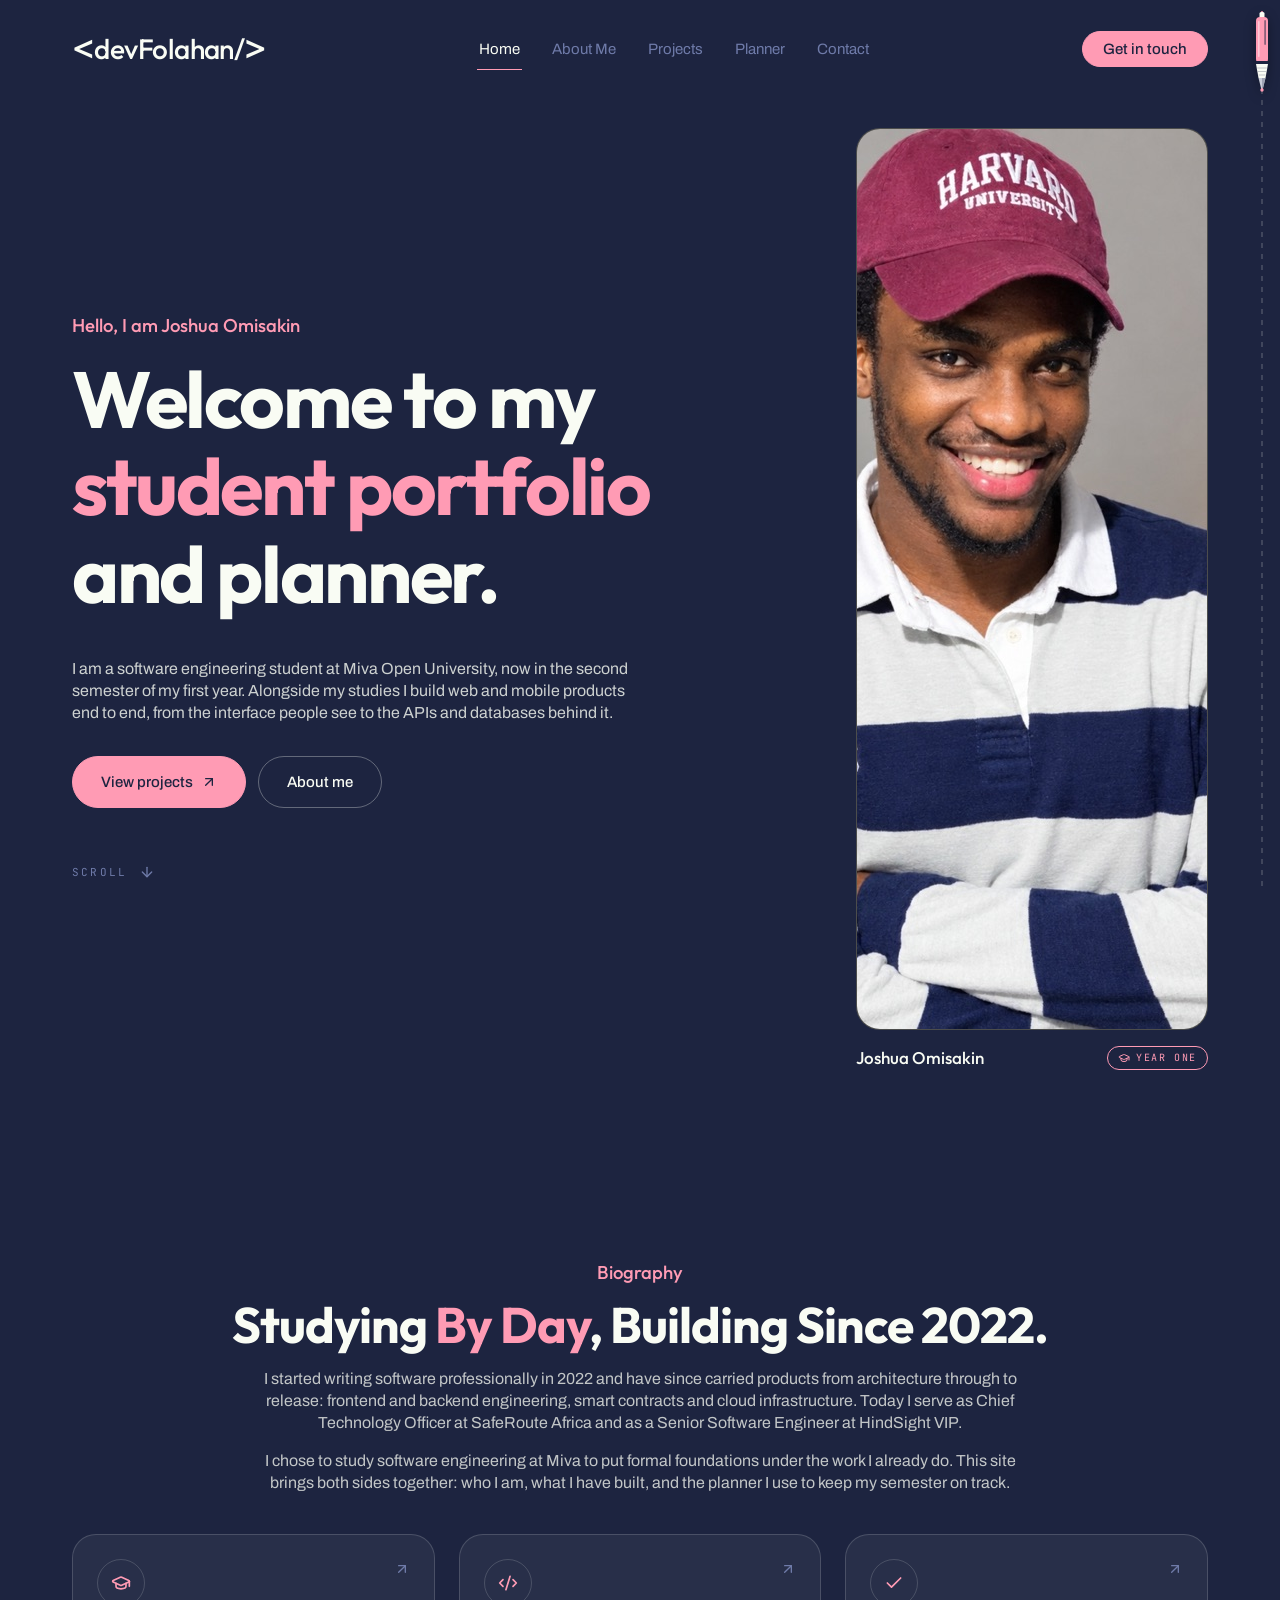
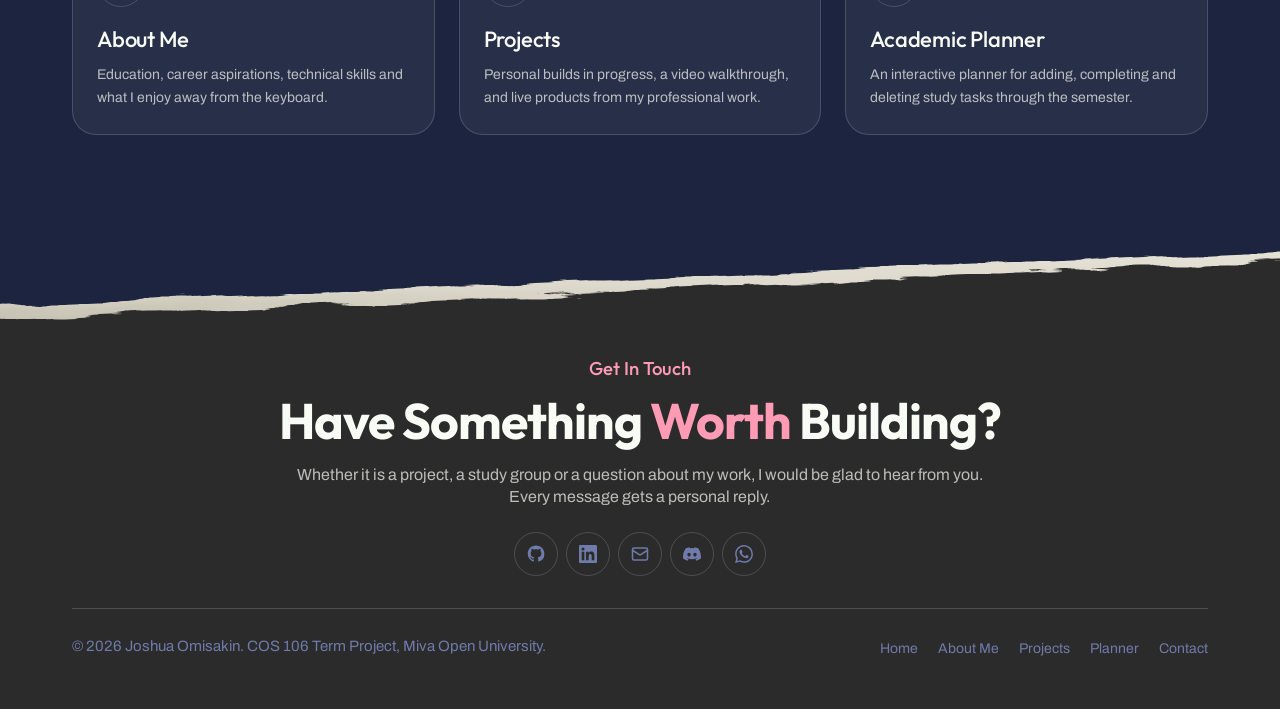
==== index.html @ d23d0a53 "Student portfolio and academic management website" ====
<!DOCTYPE html>
<html lang="en">
<head>
  <meta charset="UTF-8">
  <meta name="viewport" content="width=device-width, initial-scale=1">
  <meta name="description" content="Joshua Omisakin, software engineering student at Miva Open University and full stack engineer.">
  <meta name="theme-color" content="#1d2440">
  <title>Joshua Omisakin: Student Portfolio</title>
  <link rel="preconnect" href="https://fonts.googleapis.com">
  <link rel="preconnect" href="https://fonts.gstatic.com" crossorigin>
  <link rel="stylesheet" href="https://fonts.googleapis.com/css2?family=Archivo:wght@400;500;600&amp;family=JetBrains+Mono:wght@400;500&amp;family=Outfit:wght@400;500;700&amp;display=swap">
  <link rel="stylesheet" href="css/style.css">
  <script src="js/main.js" defer></script>
</head>
<body>
  <a class="skip-link" href="#main">Skip to content</a>

  <header class="site-header">
    <div class="gutter">
      <div class="header-bar">
        <a class="logo" href="index.html"><span class="sr-only">devfolahan</span><span aria-hidden="true"><span class="bracket">&lt;</span>devFolahan/<span class="bracket">&gt;</span></span></a>
        <nav class="primary-nav" aria-label="Primary">
          <a href="index.html" aria-current="page">Home</a>
          <a href="about.html">About Me</a>
          <a href="projects.html">Projects</a>
          <a href="planner.html">Planner</a>
          <a href="contact.html">Contact</a>
        </nav>
        <div class="header-actions">
          <div class="magnetic"><div class="magnetic-inner"><a class="pill pill-solid pill-sm" href="contact.html">Get in touch</a></div></div>
          <button class="burger" type="button" aria-label="Open menu" aria-expanded="false" aria-controls="mobile-menu">
            <span class="burger-dots"><span></span><span></span><span></span><span></span></span>
          </button>
        </div>
      </div>
    </div>
  </header>

  <div class="mobile-menu gutter" id="mobile-menu">
    <div class="header-bar">
      <span class="logo"><span class="sr-only">devfolahan</span><span aria-hidden="true"><span class="bracket">&lt;</span>devFolahan/<span class="bracket">&gt;</span></span></span>
      <button class="menu-close" type="button" aria-label="Close menu"><span></span></button>
    </div>
    <nav class="mobile-nav" aria-label="Mobile">
      <a class="type-h3" href="index.html" aria-current="page"><span class="type-label">01</span>Home</a>
      <a class="type-h3" href="about.html"><span class="type-label">02</span>About Me</a>
      <a class="type-h3" href="projects.html"><span class="type-label">03</span>Projects</a>
      <a class="type-h3" href="planner.html"><span class="type-label">04</span>Planner</a>
      <a class="type-h3" href="contact.html"><span class="type-label">05</span>Contact</a>
    </nav>
    <a class="mobile-cta" href="contact.html">Get in touch</a>
  </div>

  <div class="pen" aria-hidden="true">
    <svg class="pen-lines">
      <line class="pen-rule" x1="50%" x2="50%" y1="0" y2="100%"/>
      <line class="pen-ink" x1="50%" x2="50%" y1="0" y2="0" stroke-linecap="round"/>
    </svg>
    <div class="pen-body">
      <svg viewBox="0 0 18 80">
        <rect x="6.5" y="0" width="5" height="6.5" rx="1.5" fill="#f9fcf4"/>
        <rect x="3" y="5" width="12" height="46" rx="4" fill="#ff9bb4"/>
        <rect x="5" y="9" width="1.6" height="36" rx="0.8" fill="#fff" opacity="0.45"/>
        <rect x="11.2" y="8" width="1.8" height="25" rx="0.9" fill="#1d2440" opacity="0.5"/>
        <rect x="3" y="49" width="12" height="3" fill="#1d2440"/>
        <path d="M3 52H15L12.5 66H5.5Z" fill="#f9fcf4"/>
        <path d="M4.2 56H13.8M4.9 59.5H13.1M5.5 63H12.5" stroke="#1d2440" stroke-opacity="0.28" stroke-width="0.9"/>
        <path d="M5.5 66H12.5L9.9 76.5H8.1Z" fill="#c8ccd8"/>
        <path d="M9 66H12.5L9.9 76.5H9Z" fill="#9ea3b3"/>
        <circle cx="9" cy="78" r="1.7" fill="#ff9bb4"/>
      </svg>
    </div>
  </div>

  <button class="back-to-top" type="button" aria-label="Back to the top"><svg class="icon" viewBox="0 0 24 24" aria-hidden="true"><path d="m5 12 7-7 7 7"/><path d="M12 19V5"/></svg></button>

  <main id="main">
    <section class="section hero">
      <div class="gutter hero-grid">
        <div>
          <p class="type-eyebrow hero-greeting fade-up" style="--delay: 0.1s">Hello, I am Joshua Omisakin</p>
          <h1 class="type-display hero-headline" data-headlines='[{"top": "Welcome to my", "accent": "student portfolio", "bottom": "and planner."}, {"top": "Software engineer", "accent": "studying the craft", "bottom": "behind it."}, {"top": "I turn ideas into", "accent": "products people", "bottom": "depend on."}]'>
            <span class="sr-only">Welcome to my student portfolio and planner.</span>
            <span aria-hidden="true">
              <span class="headline-line"><span class="headline-text fade-up" style="--delay: 0.2s">Welcome to my</span></span>
              <span class="headline-line"><span class="headline-text text-accent fade-up" style="--delay: 0.28s">student portfolio</span></span>
              <span class="headline-line"><span class="headline-text fade-up" style="--delay: 0.36s">and planner.</span></span>
            </span>
          </h1>
          <div class="hero-foot fade-up" style="--delay: 0.6s">
            <p class="type-body">I am a software engineering student at Miva Open University, now in the second semester of my first year. Alongside my studies I build web and mobile products end to end, from the interface people see to the APIs and databases behind it.</p>
            <div class="hero-actions">
              <div class="magnetic"><div class="magnetic-inner"><a class="pill pill-solid" href="projects.html" data-arrow>View projects</a></div></div>
              <div class="magnetic"><div class="magnetic-inner"><a class="pill pill-outline" href="about.html">About me</a></div></div>
            </div>
          </div>
          <a class="type-label scroll-cue" href="#biography">Scroll <svg class="icon" viewBox="0 0 24 24" aria-hidden="true"><path d="M12 5v14"/><path d="m19 12-7 7-7-7"/></svg></a>
        </div>
        <figure class="portrait fade-up" style="--delay: 0.45s">
          <div class="portrait-frame">
            <img src="images/joshua-omisakin.jpg" alt="Joshua Omisakin smiling with his arms folded" width="900" height="900">
          </div>
          <figcaption>
            <strong>Joshua Omisakin</strong>
            <span class="status-pill"><svg class="icon" viewBox="0 0 24 24" aria-hidden="true"><path d="M21.42 10.922a1 1 0 0 0-.019-1.838L12.83 5.18a2 2 0 0 0-1.66 0L2.6 9.08a1 1 0 0 0 0 1.832l8.57 3.908a2 2 0 0 0 1.66 0z"/><path d="M22 10v6"/><path d="M6 12.5V16a6 3 0 0 0 12 0v-3.5"/></svg>Year One</span>
          </figcaption>
        </figure>
      </div>
    </section>

    <section class="section section-pad gutter" id="biography">
      <div class="section-head">
        <p class="type-eyebrow reveal">Biography</p>
        <h2 class="type-h2 reveal" style="--delay: 0.06s">Studying <span class="text-accent">By Day</span>, Building Since 2022.</h2>
        <p class="type-body text-soft reveal" style="--delay: 0.12s">I started writing software professionally in 2022 and have since carried products from architecture through to release: frontend and backend engineering, smart contracts and cloud infrastructure. Today I serve as Chief Technology Officer at SafeRoute Africa and as a Senior Software Engineer at HindSight VIP.</p>
        <p class="type-body text-soft reveal" style="--delay: 0.18s">I chose to study software engineering at Miva to put formal foundations under the work I already do. This site brings both sides together: who I am, what I have built, and the planner I use to keep my semester on track.</p>
      </div>
      <ul class="card-row">
          <li>
            <div class="reveal" style="--delay: 0.18s">
              <a class="card feature-card" href="about.html">
                <div class="card-body card-body-pad">
                  <div class="card-top">
                    <span class="icon-badge"><svg class="icon" viewBox="0 0 24 24" aria-hidden="true"><path d="M21.42 10.922a1 1 0 0 0-.019-1.838L12.83 5.18a2 2 0 0 0-1.66 0L2.6 9.08a1 1 0 0 0 0 1.832l8.57 3.908a2 2 0 0 0 1.66 0z"/><path d="M22 10v6"/><path d="M6 12.5V16a6 3 0 0 0 12 0v-3.5"/></svg></span>
                    <svg class="icon card-arrow" viewBox="0 0 24 24" aria-hidden="true"><path d="M7 7h10v10"/><path d="M7 17 17 7"/></svg>
                  </div>
                  <h3 class="type-h3">About Me</h3>
                  <p class="card-text">Education, career aspirations, technical skills and what I enjoy away from the keyboard.</p>
                </div>
              </a>
            </div>
          </li>
          <li>
            <div class="reveal" style="--delay: 0.24s">
              <a class="card feature-card" href="projects.html">
                <div class="card-body card-body-pad">
                  <div class="card-top">
                    <span class="icon-badge"><svg class="icon" viewBox="0 0 24 24" aria-hidden="true"><path d="m18 16 4-4-4-4"/><path d="m6 8-4 4 4 4"/><path d="m14.5 4-5 16"/></svg></span>
                    <svg class="icon card-arrow" viewBox="0 0 24 24" aria-hidden="true"><path d="M7 7h10v10"/><path d="M7 17 17 7"/></svg>
                  </div>
                  <h3 class="type-h3">Projects</h3>
                  <p class="card-text">Personal builds in progress, a video walkthrough, and live products from my professional work.</p>
                </div>
              </a>
            </div>
          </li>
          <li>
            <div class="reveal" style="--delay: 0.30s">
              <a class="card feature-card" href="planner.html">
                <div class="card-body card-body-pad">
                  <div class="card-top">
                    <span class="icon-badge"><svg class="icon" viewBox="0 0 24 24" aria-hidden="true"><path d="M20 6 9 17l-5-5"/></svg></span>
                    <svg class="icon card-arrow" viewBox="0 0 24 24" aria-hidden="true"><path d="M7 7h10v10"/><path d="M7 17 17 7"/></svg>
                  </div>
                  <h3 class="type-h3">Academic Planner</h3>
                  <p class="card-text">An interactive planner for adding, completing and deleting study tasks through the semester.</p>
                </div>
              </a>
            </div>
          </li>
      </ul>
    </section>
  </main>

  <footer class="site-footer">
    <div class="tear-into-alt" aria-hidden="true"></div>
    <div class="footer-inner gutter">
      <div class="reveal">
        <p class="type-eyebrow">Get In Touch</p>
        <h2 class="type-h2">Have Something <span class="text-accent">Worth</span> Building?</h2>
        <p class="type-body text-softer">Whether it is a project, a study group or a question about my work, I would be glad to hear from you. Every message gets a personal reply.</p>
        <ul class="socials">
          <li><a href="https://github.com/thefolahan" target="_blank" rel="noreferrer" aria-label="GitHub" title="GitHub"><svg class="brand" viewBox="0 0 24 24" aria-hidden="true"><path d="M12 .5C5.73.5.99 5.24.99 11.51c0 4.87 3.16 9 7.54 10.46.55.1.75-.24.75-.53 0-.26-.01-1.13-.02-2.05-3.07.67-3.72-1.3-3.72-1.3-.5-1.28-1.23-1.62-1.23-1.62-1-.69.08-.67.08-.67 1.11.08 1.69 1.14 1.69 1.14.99 1.69 2.6 1.2 3.23.92.1-.72.39-1.2.7-1.48-2.45-.28-5.03-1.23-5.03-5.46 0-1.21.43-2.19 1.14-2.97-.11-.28-.49-1.41.11-2.94 0 0 .93-.3 3.05 1.13a10.6 10.6 0 0 1 5.55 0c2.12-1.43 3.05-1.13 3.05-1.13.6 1.53.22 2.66.11 2.94.71.78 1.14 1.76 1.14 2.97 0 4.24-2.58 5.17-5.04 5.45.4.34.75 1.02.75 2.06 0 1.49-.01 2.69-.01 3.06 0 .29.2.64.76.53a10.53 10.53 0 0 0 7.53-10.46C23.01 5.24 18.27.5 12 .5Z"/></svg></a></li>
          <li><a href="https://www.linkedin.com/in/joshua-omisakin" target="_blank" rel="noreferrer" aria-label="LinkedIn" title="LinkedIn"><svg class="brand" viewBox="0 0 24 24" aria-hidden="true"><path d="M20.45 20.45h-3.56v-5.57c0-1.33-.03-3.04-1.85-3.04-1.86 0-2.14 1.45-2.14 2.94v5.67H9.35V9h3.41v1.56h.05a3.74 3.74 0 0 1 3.37-1.85c3.6 0 4.27 2.37 4.27 5.46v6.28ZM5.34 7.43a2.07 2.07 0 1 1 0-4.14 2.07 2.07 0 0 1 0 4.14Zm1.78 13.02H3.55V9h3.57v11.45ZM22.22 0H1.77C.79 0 0 .77 0 1.72v20.56C0 23.23.79 24 1.77 24h20.45c.98 0 1.78-.77 1.78-1.72V1.72C24 .77 23.2 0 22.22 0Z"/></svg></a></li>
          <li><a href="mailto:officialjoshua9@gmail.com" aria-label="Email" title="Email"><svg class="icon" viewBox="0 0 24 24" aria-hidden="true"><path d="m22 7-8.991 5.727a2 2 0 0 1-2.009 0L2 7"/><rect x="2" y="4" width="20" height="16" rx="2"/></svg></a></li>
          <li><a href="https://discord.com/users/1138918467416903780" target="_blank" rel="noreferrer" aria-label="Discord" title="Discord: thefolahan"><svg class="brand" viewBox="0 0 24 24" aria-hidden="true"><path d="M20.317 4.369A19.79 19.79 0 0 0 15.432 3a13.9 13.9 0 0 0-.617 1.266 18.35 18.35 0 0 0-5.628 0A13.7 13.7 0 0 0 8.57 3a19.74 19.74 0 0 0-4.886 1.372C.57 9.02-.32 13.555.12 18.025a19.9 19.9 0 0 0 5.993 3.03 14.6 14.6 0 0 0 1.284-2.088 12.9 12.9 0 0 1-2.022-.972c.17-.124.336-.252.496-.384a14.2 14.2 0 0 0 12.258 0c.162.133.328.261.496.384a12.9 12.9 0 0 1-2.026.974 14.4 14.4 0 0 0 1.284 2.088 19.85 19.85 0 0 0 5.996-3.03c.515-5.184-.879-9.678-3.562-13.658ZM8.02 15.278c-1.182 0-2.157-1.085-2.157-2.419 0-1.333.955-2.427 2.157-2.427 1.21 0 2.176 1.094 2.156 2.427 0 1.334-.955 2.419-2.156 2.419Zm7.975 0c-1.183 0-2.157-1.085-2.157-2.419 0-1.333.955-2.427 2.157-2.427 1.21 0 2.176 1.094 2.156 2.427 0 1.334-.946 2.419-2.156 2.419Z"/></svg></a></li>
          <li><a href="https://wa.me/2347071377823" target="_blank" rel="noreferrer" aria-label="WhatsApp" title="WhatsApp: +234 707 137 7823"><svg class="brand" viewBox="0 0 24 24" aria-hidden="true"><path d="M17.472 14.382c-.297-.149-1.758-.867-2.03-.967-.273-.099-.471-.148-.67.15-.197.297-.767.966-.94 1.164-.173.199-.347.223-.644.075-.297-.15-1.255-.463-2.39-1.475-.883-.788-1.48-1.761-1.653-2.059-.173-.297-.018-.458.13-.606.134-.133.298-.347.446-.52.149-.174.198-.298.298-.497.099-.198.05-.371-.025-.52-.075-.149-.669-1.612-.916-2.207-.242-.579-.487-.5-.669-.51l-.57-.01c-.198 0-.52.074-.792.372-.272.297-1.04 1.016-1.04 2.479 0 1.462 1.065 2.875 1.213 3.074.149.198 2.096 3.2 5.077 4.487.709.306 1.262.489 1.694.625.712.227 1.36.195 1.872.118.571-.085 1.758-.719 2.006-1.413.247-.694.247-1.289.173-1.413-.074-.124-.272-.198-.57-.347ZM12.05 21.785h-.004a9.87 9.87 0 0 1-5.031-1.378l-.361-.214-3.741.982.998-3.648-.235-.374a9.86 9.86 0 0 1-1.51-5.26c.001-5.45 4.436-9.884 9.889-9.884a9.82 9.82 0 0 1 6.99 2.898 9.82 9.82 0 0 1 2.892 6.994c-.003 5.45-4.437 9.884-9.887 9.884Zm8.413-18.297A11.82 11.82 0 0 0 12.05 0C5.495 0 .16 5.335.157 11.892c0 2.096.547 4.142 1.588 5.945L.057 24l6.305-1.654a11.88 11.88 0 0 0 5.683 1.448h.005c6.554 0 11.89-5.335 11.893-11.893A11.82 11.82 0 0 0 20.463 3.488Z"/></svg></a></li>
        </ul>
      </div>
      <div class="footer-base">
        <p class="type-meta">&copy; <span data-year>2026</span> Joshua Omisakin. COS 106 Term Project, Miva Open University.</p>
        <ul class="footer-links">
          <li><a href="index.html">Home</a></li>
          <li><a href="about.html">About Me</a></li>
          <li><a href="projects.html">Projects</a></li>
          <li><a href="planner.html">Planner</a></li>
          <li><a href="contact.html">Contact</a></li>
        </ul>
      </div>
    </div>
  </footer>
</body>
</html>
---- css/style.css ----
:root {
  --bg: #1d2440;
  --bg-alt: #2b2b2b;
  --fg: #f9fcf4;
  --accent: #ff9bb4;
  --muted: #6f7ba9;
  --on-light: #1d2440;
  --line: color-mix(in oklab, #f9fcf4 16%, transparent);
  --line-alt: color-mix(in oklab, #f9fcf4 18%, transparent);
  --line-strong: color-mix(in oklab, #f9fcf4 32%, transparent);
  --card: color-mix(in oklab, #f9fcf4 5%, transparent);
  --danger: #ff8a8a;
  --success: #8fdcb4;
  --ease-out-expo: cubic-bezier(0.16, 1, 0.3, 1);
  --ease-swap: cubic-bezier(0.22, 1, 0.36, 1);
  --font-display: "Outfit", ui-sans-serif, system-ui, sans-serif;
  --font-text: "Archivo", ui-sans-serif, system-ui, sans-serif;
  --font-mono: "JetBrains Mono", ui-monospace, SFMono-Regular, monospace;
  color-scheme: dark;
}

*,
*::before,
*::after {
  box-sizing: border-box;
  border-color: var(--line);
}

html {
  -webkit-text-size-adjust: 100%;
  scroll-behavior: smooth;
  scrollbar-width: none;
}

html::-webkit-scrollbar {
  display: none;
}

body {
  margin: 0;
  background-color: var(--bg);
  color: var(--fg);
  font-family: var(--font-text);
  font-size: 1.25rem;
  line-height: 1.38;
  -webkit-font-smoothing: antialiased;
  overflow-x: hidden;
}

h1,
h2,
h3,
h4 {
  font-family: var(--font-display);
  text-wrap: balance;
  margin: 0;
}

p {
  text-wrap: pretty;
  margin: 0;
}

ul,
ol {
  margin: 0;
  padding: 0;
  list-style: none;
}

figure {
  margin: 0;
}

img,
video,
svg {
  display: block;
  max-width: 100%;
}

a {
  color: inherit;
  text-decoration: none;
}

button {
  font: inherit;
  color: inherit;
  background: none;
  border: 0;
  cursor: pointer;
}

::selection {
  background: var(--accent);
  color: var(--on-light);
}

:focus-visible {
  outline: 2px solid var(--accent);
  outline-offset: 3px;
  border-radius: 4px;
}

.sr-only {
  position: absolute;
  width: 1px;
  height: 1px;
  padding: 0;
  margin: -1px;
  overflow: hidden;
  clip: rect(0, 0, 0, 0);
  white-space: nowrap;
  border: 0;
}

.skip-link {
  position: fixed;
  top: 1rem;
  left: 1rem;
  z-index: 200;
  padding: 0.5rem 1rem;
  border-radius: 999px;
  background: var(--fg);
  color: var(--on-light);
  font-size: 0.875rem;
  transform: translateY(-200%);
}

.skip-link:focus {
  transform: none;
}

.gutter {
  padding-inline: 1.25rem;
}

@media (min-width: 640px) {
  .gutter {
    padding-inline: 2.5rem;
  }
}

@media (min-width: 1024px) {
  .gutter {
    padding-inline: 4.5rem;
  }
}

@media (min-width: 1536px) {
  .gutter {
    padding-inline: 6rem;
  }
}

.type-display {
  font-family: var(--font-display);
  font-size: clamp(2.75rem, 7.4vw, 7.9rem);
  font-weight: 700;
  line-height: 1.1;
  letter-spacing: -0.03em;
}

.type-h2 {
  font-family: var(--font-display);
  font-size: clamp(2rem, 3.9vw, 4.125rem);
  font-weight: 700;
  line-height: 1.05;
  letter-spacing: -0.02em;
  text-transform: capitalize;
}

.type-h3 {
  font-family: var(--font-display);
  font-size: clamp(1.375rem, 1.9vw, 2rem);
  font-weight: 500;
  line-height: 1.15;
  letter-spacing: -0.01em;
}

.type-eyebrow {
  font-family: var(--font-display);
  font-size: clamp(1.0625rem, 1.45vw, 1.5625rem);
  font-weight: 500;
  line-height: 1.16;
  text-transform: capitalize;
  color: var(--accent);
}

.type-body {
  font-size: clamp(1rem, 1.16vw, 1.25rem);
  line-height: 1.38;
}

.type-meta {
  font-size: 0.9375rem;
  line-height: 1.3;
  color: var(--muted);
}

.type-label {
  font-family: var(--font-mono);
  font-size: 0.6875rem;
  letter-spacing: 0.2em;
  text-transform: uppercase;
  color: var(--muted);
}

.text-accent {
  color: var(--accent);
}

.text-soft {
  color: color-mix(in oklab, var(--fg) 75%, transparent);
}

.text-softer {
  color: color-mix(in oklab, var(--fg) 70%, transparent);
}

.section {
  position: relative;
}

.section-alt {
  background-color: var(--bg-alt);
}

.section-pad {
  padding-block: 5rem;
}

@media (min-width: 768px) {
  .section-pad {
    padding-block: 7rem;
  }
}

.section-head {
  display: flex;
  flex-direction: column;
  align-items: center;
  max-width: 64rem;
  margin-inline: auto;
  text-align: center;
}

.section-head .type-h2 {
  margin-top: 1rem;
}

.section-head .type-body {
  max-width: 48rem;
  margin-top: 1rem;
}

.page-hero {
  padding-top: 10rem;
  padding-bottom: 4rem;
}

@media (min-width: 768px) {
  .page-hero {
    padding-top: 12rem;
    padding-bottom: 5rem;
  }
}

.page-hero .type-h2 {
  font-size: clamp(2.5rem, 5.4vw, 5.75rem);
  max-width: 18ch;
  margin-top: 1rem;
}

.page-hero .type-body {
  max-width: 44rem;
  margin-top: 1.5rem;
}

.site-header {
  position: fixed;
  inset-inline: 0;
  top: 0;
  z-index: 90;
  padding-block: 1rem;
  transition: opacity 0.3s ease;
}

.site-header.is-hidden {
  opacity: 0;
  pointer-events: none;
}

.header-bar {
  display: flex;
  align-items: center;
  justify-content: space-between;
  padding-block: 0.5rem;
}

.logo {
  padding-block: 0.375rem;
  font-family: var(--font-display);
  font-size: 1.5rem;
  font-weight: 500;
  letter-spacing: -0.02em;
  white-space: nowrap;
}

@media (min-width: 640px) {
  .logo {
    font-size: 1.75rem;
  }
}

.logo .bracket {
  position: relative;
  top: 0.1em;
  font-size: 1.49em;
  line-height: 0;
  font-weight: 400;
}

.primary-nav {
  display: none;
  align-items: center;
  gap: 0.25rem;
}

@media (min-width: 900px) {
  .primary-nav {
    display: flex;
  }
}

.primary-nav a {
  position: relative;
  padding: 0.5rem 0.875rem;
  font-size: 15px;
  color: var(--muted);
  transition: color 0.3s ease;
}

.primary-nav a:hover,
.primary-nav a[aria-current="page"] {
  color: var(--fg);
}

.primary-nav a::after {
  content: "";
  position: absolute;
  left: 0.75rem;
  right: 0.75rem;
  bottom: -0.125rem;
  height: 1px;
  background: var(--accent);
  transform: scaleX(0);
  transition: transform 0.45s var(--ease-out-expo);
}

.primary-nav a[aria-current="page"]::after {
  transform: scaleX(1);
}

.header-actions {
  display: flex;
  align-items: center;
  gap: 0.5rem;
}

.header-actions .magnetic {
  display: none;
}

@media (min-width: 640px) {
  .header-actions .magnetic {
    display: block;
  }
}

.burger {
  display: grid;
  place-items: center;
  width: 2.75rem;
  height: 2.75rem;
  border: 1px solid var(--line);
  border-radius: 999px;
  transition: border-color 0.3s ease;
}

.burger:hover {
  border-color: var(--accent);
}

.burger-dots {
  display: grid;
  grid-template-columns: repeat(2, 5px);
  gap: 4px;
}

.burger-dots span {
  width: 5px;
  height: 5px;
  border-radius: 999px;
  background: var(--fg);
  transition: transform 0.3s var(--ease-out-expo);
}

.burger:hover .burger-dots span {
  transform: scale(1.25);
}

@media (min-width: 900px) {
  .burger {
    display: none;
  }
}

.mobile-menu {
  position: fixed;
  inset: 0;
  z-index: 100;
  display: flex;
  flex-direction: column;
  height: 100dvh;
  overflow-y: auto;
  padding-block: 1rem;
  background: var(--bg);
  opacity: 0;
  visibility: hidden;
  transition: opacity 0.25s ease, visibility 0.25s;
}

.mobile-menu.is-open {
  opacity: 1;
  visibility: visible;
}

.menu-close {
  display: grid;
  place-items: center;
  width: 2.75rem;
  height: 2.75rem;
  border: 1px solid var(--line);
  border-radius: 999px;
}

.menu-close span {
  position: relative;
  display: block;
  width: 18px;
  height: 18px;
}

.menu-close span::before,
.menu-close span::after {
  content: "";
  position: absolute;
  top: 50%;
  left: 0;
  width: 18px;
  height: 1px;
  background: var(--fg);
  transform: rotate(45deg);
}

.menu-close span::after {
  transform: rotate(-45deg);
}

.mobile-nav {
  display: flex;
  flex-direction: column;
  margin-top: 3rem;
}

.mobile-nav a {
  display: flex;
  align-items: baseline;
  gap: 1rem;
  padding-block: 1rem;
  border-bottom: 1px solid var(--line);
  opacity: 0;
  transform: translateY(16px);
  transition: opacity 0.5s var(--ease-out-expo), transform 0.5s var(--ease-out-expo);
}

.mobile-nav a[aria-current="page"] {
  color: var(--accent);
}

.mobile-menu.is-open .mobile-nav a,
.mobile-menu.is-open .mobile-cta {
  opacity: 1;
  transform: none;
}

.mobile-cta {
  margin-top: 2rem;
  flex-shrink: 0;
  padding: 1rem 1.5rem;
  border-radius: 999px;
  background: var(--accent);
  color: var(--on-light);
  text-align: center;
  font-size: 15px;
  font-weight: 500;
  opacity: 0;
  transform: translateY(16px);
  transition: opacity 0.5s var(--ease-out-expo), transform 0.5s var(--ease-out-expo);
}

.pill {
  position: relative;
  isolation: isolate;
  display: inline-flex;
  align-items: center;
  justify-content: center;
  gap: 0.5rem;
  overflow: hidden;
  padding: 1rem;
  border: 1px solid var(--accent);
  border-radius: 999px;
  background: var(--accent);
  color: var(--on-light);
  font-size: 15px;
  font-weight: 500;
  line-height: 1.2;
  white-space: nowrap;
  transition: scale 0.3s ease, color 0.3s ease, border-color 0.3s ease, box-shadow 0.3s ease;
}

@media (min-width: 640px) {
  .pill {
    padding-inline: 1.75rem;
  }
}

.pill:active {
  scale: 0.97;
}

.pill-sm {
  padding: 0.5rem 1.25rem;
}

@media (min-width: 640px) {
  .pill-sm {
    padding: 0.5rem 1.25rem;
  }
}

.pill-solid:hover,
.pill-solid:focus-visible {
  box-shadow: 0 14px 40px -14px var(--accent);
}

.pill-outline {
  background: transparent;
  border-color: var(--line-strong);
  color: var(--fg);
}

.pill-outline:hover,
.pill-outline:focus-visible {
  border-color: var(--accent);
  color: var(--on-light);
}

.pill-fill {
  position: absolute;
  top: var(--fill-y, 50%);
  left: var(--fill-x, 50%);
  z-index: -1;
  width: var(--fill-size, 250%);
  aspect-ratio: 1;
  border-radius: 999px;
  background: var(--accent);
  pointer-events: none;
  transform: translate(-50%, -50%) scale(0);
  transition: transform 0.5s var(--ease-out-expo);
}

.pill-outline:hover .pill-fill,
.pill-outline:focus-visible .pill-fill {
  transform: translate(-50%, -50%) scale(1);
}

.pill-label {
  display: flex;
  overflow: hidden;
}

.pill-char {
  position: relative;
  display: block;
  white-space: pre;
  transition: translate 0.5s var(--ease-out-expo);
}

.pill-char span {
  position: absolute;
  top: 100%;
  left: 0;
}

.pill:hover .pill-char,
.pill:focus-visible .pill-char {
  translate: 0 -100%;
}

.pill-arrow {
  position: relative;
  width: 1rem;
  height: 1rem;
  flex-shrink: 0;
  overflow: hidden;
}

.pill-arrow svg {
  position: absolute;
  inset: 0;
  width: 1rem;
  height: 1rem;
  transition: translate 0.5s var(--ease-out-expo);
}

.pill-arrow svg:last-child {
  translate: -100% 100%;
}

.pill:hover .pill-arrow svg:first-child,
.pill:focus-visible .pill-arrow svg:first-child {
  translate: 100% -100%;
}

.pill:hover .pill-arrow svg:last-child,
.pill:focus-visible .pill-arrow svg:last-child {
  translate: 0 0;
  transition-delay: 0.1s;
}

.magnetic {
  display: inline-block;
}

.magnetic-inner {
  transition: transform 0.35s var(--ease-out-expo);
}

.icon {
  width: 1rem;
  height: 1rem;
  fill: none;
  stroke: currentColor;
  stroke-width: 2;
  stroke-linecap: round;
  stroke-linejoin: round;
}

.reveal {
  opacity: 0;
  transform: translateY(28px);
  transition: opacity 0.75s var(--ease-out-expo), transform 0.75s var(--ease-out-expo);
  transition-delay: var(--delay, 0s);
}

.reveal.is-visible {
  opacity: 1;
  transform: none;
}

.hero {
  position: relative;
  display: flex;
  flex-direction: column;
  justify-content: center;
  min-height: 100svh;
  overflow: hidden;
  padding-top: 8rem;
  padding-bottom: 2.5rem;
}

@media (min-width: 640px) {
  .hero {
    padding-bottom: 5rem;
  }
}

.hero-grid {
  display: grid;
  gap: 3rem;
  align-items: end;
}

@media (min-width: 1024px) {
  .hero-grid {
    grid-template-columns: minmax(0, 1fr) minmax(18rem, 22rem);
    align-items: center;
    gap: 4rem;
  }
}

.hero-greeting {
  text-transform: none;
}

.hero-headline {
  max-width: 16ch;
  margin-top: 1.25rem;
  font-size: clamp(2.75rem, 6.2vw, 6.5rem);
}

.headline-line {
  display: block;
  overflow: hidden;
  padding-bottom: 0.16em;
  margin-bottom: -0.16em;
}

.headline-text {
  display: block;
  transition: transform 0.72s var(--ease-swap), opacity 0.72s var(--ease-swap);
  transition-delay: var(--row-delay, 0ms);
}

.headline-text.is-leaving {
  transform: translateY(-105%);
  opacity: 0;
}

.headline-text.is-below {
  transform: translateY(105%);
  opacity: 0;
  transition: none;
}

.hero-foot {
  display: flex;
  flex-direction: column;
  gap: 2rem;
  margin-top: 2.5rem;
}

.hero-foot .type-body {
  max-width: 36rem;
  color: color-mix(in oklab, var(--fg) 80%, transparent);
}

.hero-actions {
  display: flex;
  gap: 0.75rem;
}

.hero-actions .magnetic {
  flex: 1;
  min-width: 0;
}

.hero-actions .pill {
  width: 100%;
}

@media (min-width: 640px) {
  .hero-actions {
    align-items: center;
  }

  .hero-actions .magnetic {
    flex: none;
  }

  .hero-actions .pill {
    width: auto;
  }
}

.fade-up {
  opacity: 0;
  transform: translateY(20px);
  animation: fade-up 0.8s var(--ease-out-expo) forwards;
  animation-delay: var(--delay, 0.6s);
}

@keyframes fade-up {
  to {
    opacity: 1;
    transform: none;
  }
}

.scroll-cue {
  display: none;
  align-items: center;
  gap: 0.75rem;
  margin-top: 3.5rem;
  opacity: 0;
  animation: fade-in 0.6s ease forwards;
  animation-delay: 1.1s;
  transition: color 0.3s ease;
}

.scroll-cue:hover {
  color: var(--fg);
}

.scroll-cue .icon {
  animation: bob 1.8s ease-in-out infinite;
}

@media (min-width: 640px) {
  .scroll-cue {
    display: inline-flex;
  }
}

@keyframes fade-in {
  to {
    opacity: 1;
  }
}

@keyframes bob {
  0%,
  100% {
    transform: translateY(0);
  }
  50% {
    transform: translateY(5px);
  }
}

.portrait {
  position: relative;
  width: 100%;
  max-width: 22rem;
  justify-self: center;
}

@media (min-width: 1024px) {
  .portrait {
    justify-self: end;
  }
}

.portrait-frame {
  overflow: hidden;
  border: 1px solid var(--line);
  border-radius: 1.5rem;
  background: var(--bg-alt);
  transition: border-color 0.3s ease;
}

.portrait:hover .portrait-frame {
  border-color: var(--accent);
}

.portrait-frame img {
  width: 100%;
  aspect-ratio: 4 / 5;
  object-fit: cover;
  object-position: center 20%;
  transition: transform 0.5s var(--ease-out-expo);
}

.portrait:hover .portrait-frame img {
  transform: scale(1.03);
}

.portrait figcaption {
  display: flex;
  align-items: center;
  justify-content: space-between;
  gap: 0.75rem;
  margin-top: 1rem;
}

.portrait figcaption strong {
  font-family: var(--font-display);
  font-size: 1.0625rem;
  font-weight: 500;
}

.status-pill {
  display: inline-flex;
  align-items: center;
  gap: 0.375rem;
  flex-shrink: 0;
  padding: 0.25rem 0.625rem;
  border: 1px solid var(--accent);
  border-radius: 999px;
  font-family: var(--font-mono);
  font-size: 10px;
  letter-spacing: 0.16em;
  text-transform: uppercase;
  color: var(--accent);
}

.status-pill .icon {
  width: 0.75rem;
  height: 0.75rem;
}

.card-row {
  display: flex;
  flex-direction: column;
  align-items: center;
  gap: 1.5rem;
  width: 100%;
  margin-top: 2.5rem;
}

.card-row > li {
  width: 100%;
  max-width: 26rem;
}

@media (min-width: 768px) {
  .card-row {
    flex-direction: row;
    flex-wrap: wrap;
    align-items: stretch;
    justify-content: center;
  }

  .card-row > li {
    min-width: 0;
    flex-basis: calc((100% - 3rem) / 3);
  }

  .card-row.two > li {
    flex-basis: calc((100% - 1.5rem) / 2);
  }

  .card-row.four > li {
    flex-basis: calc((100% - 4.5rem) / 4);
  }
}

.card-row > li > .reveal {
  height: 100%;
}

.card {
  display: flex;
  flex-direction: column;
  height: 100%;
  width: 100%;
  overflow: hidden;
  border: 1px solid var(--line);
  border-radius: 1.5rem;
  background: var(--card);
  transition: border-color 0.3s ease;
}

.card:hover {
  border-color: var(--accent);
}

.card-shot {
  position: relative;
  width: 100%;
  aspect-ratio: 11 / 6;
  overflow: hidden;
  border-bottom: 1px solid var(--line);
  background: var(--bg-alt);
}

.card-shot img {
  width: 100%;
  height: 100%;
  object-fit: cover;
  object-position: top;
  transition: transform 0.5s var(--ease-out-expo);
}

.card:hover .card-shot img {
  transform: scale(1.03);
}

.card-body {
  display: flex;
  flex: 1;
  flex-direction: column;
  padding: 1rem;
}

.card-body-pad {
  padding: 1.5rem;
}

.card-top {
  display: flex;
  align-items: flex-start;
  justify-content: space-between;
  gap: 0.75rem;
}

.card-title {
  font-family: var(--font-display);
  font-size: 1.0625rem;
  font-weight: 500;
  line-height: 1.375;
  transition: color 0.3s ease;
}

.project-card:hover .card-title {
  color: var(--accent);
}

.card-text {
  flex: 1;
  margin-top: 0.75rem;
  font-size: 14px;
  line-height: 1.625;
  color: color-mix(in oklab, var(--fg) 70%, transparent);
}

.card-arrow {
  width: 1rem;
  height: 1rem;
  margin-top: 0.125rem;
  flex-shrink: 0;
  color: var(--muted);
  transition: transform 0.3s ease, color 0.3s ease;
}

.card:hover .card-arrow {
  transform: translate(2px, -2px);
  color: var(--accent);
}

.card .type-label {
  margin-top: 0.375rem;
}

.chips {
  display: flex;
  flex-wrap: wrap;
  gap: 0.5rem;
  margin-top: 1rem;
}

.chips li {
  padding: 0.25rem 0.625rem;
  border: 1px solid var(--line);
  border-radius: 999px;
  font-family: var(--font-mono);
  font-size: 11px;
  color: var(--muted);
  transition: border-color 0.3s ease;
}

.card:hover .chips li {
  border-color: color-mix(in oklab, var(--accent) 50%, transparent);
}

.card-link {
  display: inline-flex;
  align-items: center;
  gap: 0.375rem;
  margin-top: 1rem;
  padding-top: 1rem;
  border-top: 1px solid var(--line);
  font-size: 14px;
  color: var(--muted);
  transition: color 0.3s ease;
}

.card-link:hover {
  color: var(--accent);
}

.card-link .icon {
  width: 0.875rem;
  height: 0.875rem;
}

.note {
  margin-top: 1.25rem;
  text-align: center;
}

.icon-badge {
  display: grid;
  place-items: center;
  width: 3rem;
  height: 3rem;
  border: 1px solid var(--line);
  border-radius: 999px;
  color: var(--accent);
  transition: border-color 0.3s ease, transform 0.3s ease;
}

.icon-badge .icon {
  width: 1.25rem;
  height: 1.25rem;
}

.card:hover .icon-badge {
  border-color: var(--accent);
  transform: translateY(-2px);
}

.feature-card .type-h3 {
  margin-top: 1.25rem;
  font-size: 1.375rem;
}

.feature-card .card-text {
  flex: none;
}

.tear-into-alt {
  position: relative;
  height: 5rem;
  margin-bottom: -1px;
  background: var(--bg-alt);
}

.tear-into-alt::before {
  content: "";
  position: absolute;
  inset: 0;
  background: url("../images/gentle.png") no-repeat;
  background-size: 100% 100%;
}

.tear-into-alt.steep {
  height: 9rem;
}

.tear-into-alt.steep::before {
  background-image: url("../images/steep.png");
}

.tear-out-alt {
  position: relative;
  height: 5rem;
  margin-top: -1px;
  background: var(--bg-alt);
}

.tear-out-alt::before {
  content: "";
  position: absolute;
  inset: 0;
  background: url("../images/gentle.png") no-repeat;
  background-size: 100% 100%;
  transform: scale(-1, -1);
}

.tear-out-alt.steep {
  height: 9rem;
}

.tear-out-alt.steep::before {
  background-image: url("../images/steep.png");
}

.table-card {
  width: 100%;
  max-width: 56rem;
  margin: 2.5rem auto 0;
  overflow-x: auto;
  border: 1px solid var(--line);
  border-radius: 1.5rem;
  background: var(--card);
}

.table-card table {
  width: 100%;
  border-collapse: collapse;
  font-size: 15px;
  text-align: left;
}

.table-card caption {
  padding: 1.5rem 1.5rem 0.75rem;
  text-align: left;
  caption-side: top;
}

.table-card th,
.table-card td {
  padding: 1rem 1.5rem;
  border-bottom: 1px solid var(--line);
  vertical-align: middle;
}

.table-card tbody tr:first-child th,
.table-card tbody tr:first-child td {
  border-top: 1px solid var(--line);
}

.table-card tr:last-child th,
.table-card tr:last-child td {
  border-bottom: 0;
}

.table-card th {
  width: 36%;
  font-family: var(--font-mono);
  font-size: 11px;
  font-weight: 400;
  letter-spacing: 0.16em;
  text-transform: uppercase;
  color: var(--muted);
}

.table-card td {
  font-family: var(--font-display);
  font-size: 1.0625rem;
  font-weight: 500;
}

.table-card tbody tr {
  transition: background-color 0.3s ease;
}

.table-card tbody tr:hover {
  background: var(--card);
}

.check-list {
  display: grid;
  gap: 0.625rem;
  margin-top: 1rem;
}

.check-list li {
  display: flex;
  gap: 0.625rem;
  font-size: 14px;
  line-height: 1.45;
  color: color-mix(in oklab, var(--fg) 75%, transparent);
}

.check-list .icon {
  width: 0.875rem;
  height: 0.875rem;
  margin-top: 0.2rem;
  flex-shrink: 0;
  color: var(--accent);
}

.toolkit {
  display: flex;
  flex-direction: column;
  padding-top: 3rem;
  padding-bottom: 2.5rem;
}

@media (min-width: 768px) {
  .toolkit {
    min-height: 100svh;
    padding-bottom: 1.5rem;
  }
}

.toolkit-field {
  position: relative;
  display: none;
  flex: 1;
  min-height: 34rem;
  margin-top: 1.5rem;
  touch-action: none;
}

@media (min-width: 768px) {
  .toolkit-field {
    display: block;
  }
}

.toolkit-field li {
  position: absolute;
  top: 0;
  left: 0;
  display: flex;
  flex-direction: column;
  align-items: center;
  gap: 0.5rem;
  width: 7rem;
  will-change: transform;
}

.toolkit-field svg {
  width: 3.5rem;
  height: 3.5rem;
  fill: currentColor;
  filter: drop-shadow(0 6px 18px rgba(0, 0, 0, 0.45));
}

.toolkit-field span,
.toolkit-grid span {
  text-align: center;
  font-size: 12px;
  line-height: 1.25;
  color: var(--muted);
}

.toolkit-grid {
  display: grid;
  grid-template-columns: repeat(4, 1fr);
  gap: 1.75rem 0.75rem;
  margin-top: 2rem;
}

.toolkit-grid li {
  display: flex;
  flex-direction: column;
  align-items: center;
  gap: 0.5rem;
}

.toolkit-grid svg {
  width: 2rem;
  height: 2rem;
  fill: currentColor;
}

.toolkit-grid span {
  font-size: 10px;
}

@media (min-width: 768px) {
  .toolkit-grid {
    display: none;
  }
}

.video-card {
  width: 100%;
  max-width: 56rem;
  margin: 2.5rem auto 0;
  overflow: hidden;
  border: 1px solid var(--line);
  border-radius: 1.5rem;
  background: var(--bg-alt);
  transition: border-color 0.3s ease;
}

.video-card:hover {
  border-color: var(--accent);
}

.video-card video {
  width: 100%;
  aspect-ratio: 8 / 5;
  object-fit: cover;
  background: var(--bg-alt);
}

.video-card figcaption {
  display: flex;
  align-items: center;
  justify-content: space-between;
  gap: 1rem;
  padding: 1rem 1.25rem;
  border-top: 1px solid var(--line);
  font-size: 14px;
  color: color-mix(in oklab, var(--fg) 70%, transparent);
}

.form-card {
  width: 100%;
  padding: 1.5rem;
  border: 1px solid var(--line);
  border-radius: 1.5rem;
  background: var(--card);
}

@media (min-width: 640px) {
  .form-card {
    padding: 2rem;
  }
}

.form-grid {
  display: grid;
  gap: 1.25rem;
}

@media (min-width: 640px) {
  .form-grid.two {
    grid-template-columns: 1fr 1fr;
  }
}

.field {
  display: flex;
  flex-direction: column;
  gap: 0.5rem;
}

.field label {
  font-family: var(--font-mono);
  font-size: 11px;
  letter-spacing: 0.16em;
  text-transform: uppercase;
  color: var(--muted);
}

.field input,
.field select,
.field textarea {
  width: 100%;
  padding: 0.875rem 1.125rem;
  border: 1px solid var(--line);
  border-radius: 1rem;
  background: color-mix(in oklab, var(--bg) 70%, transparent);
  color: var(--fg);
  font-family: var(--font-text);
  font-size: 15px;
  line-height: 1.4;
  transition: border-color 0.3s ease, box-shadow 0.3s ease;
}

.field input::placeholder,
.field textarea::placeholder {
  color: color-mix(in oklab, var(--muted) 85%, transparent);
}

.field textarea {
  min-height: 9.5rem;
  resize: vertical;
}

.field input:focus,
.field select:focus,
.field textarea:focus {
  outline: none;
  border-color: var(--accent);
  box-shadow: 0 0 0 3px color-mix(in oklab, var(--accent) 22%, transparent);
}

.field input[type="date"]::-webkit-calendar-picker-indicator {
  filter: invert(1) opacity(0.6);
  cursor: pointer;
}

.field.has-error input,
.field.has-error textarea {
  border-color: var(--danger);
}

.field-error {
  min-height: 1.1rem;
  font-size: 13px;
  line-height: 1.3;
  color: var(--danger);
}

.form-actions {
  display: flex;
  flex-wrap: wrap;
  align-items: center;
  gap: 1rem;
  margin-top: 0.5rem;
}

.form-success {
  display: none;
  gap: 0.75rem;
  margin-top: 1.25rem;
  padding: 1rem 1.25rem;
  border: 1px solid color-mix(in oklab, var(--success) 60%, transparent);
  border-radius: 1rem;
  background: color-mix(in oklab, var(--success) 10%, transparent);
  font-size: 15px;
  color: var(--success);
}

.form-success.is-visible {
  display: flex;
  animation: fade-up 0.6s var(--ease-out-expo) both;
}

.form-success .icon {
  width: 1.125rem;
  height: 1.125rem;
  margin-top: 0.125rem;
  flex-shrink: 0;
}

.form-success a {
  text-decoration: underline;
  text-underline-offset: 3px;
}

.contact-layout {
  display: grid;
  gap: 2.5rem;
  align-items: start;
}

@media (min-width: 1024px) {
  .contact-layout {
    grid-template-columns: minmax(0, 0.8fr) minmax(0, 1.2fr);
    gap: 4rem;
  }
}

.contact-list {
  display: grid;
  gap: 0;
  margin-top: 1.5rem;
  border-top: 1px solid var(--line);
}

.contact-list a {
  display: flex;
  align-items: center;
  justify-content: space-between;
  gap: 1rem;
  padding-block: 1rem;
  border-bottom: 1px solid var(--line);
  transition: color 0.3s ease;
}

.contact-list a:hover {
  color: var(--accent);
}

.contact-list small {
  display: block;
  margin-bottom: 0.25rem;
}

.contact-list strong {
  font-family: var(--font-display);
  font-size: 1.0625rem;
  font-weight: 500;
}

.planner {
  width: 100%;
  max-width: 56rem;
  margin-inline: auto;
}

.planner-form {
  display: grid;
  gap: 1rem;
}

@media (min-width: 768px) {
  .planner-form {
    grid-template-columns: minmax(0, 2fr) minmax(0, 1fr) minmax(0, 1fr) auto;
    align-items: start;
  }

  .planner-form .pill {
    margin-top: 1.5rem;
  }
}

.planner-toolbar {
  display: flex;
  flex-wrap: wrap;
  align-items: center;
  justify-content: space-between;
  gap: 1rem;
  margin-top: 2.5rem;
}

.filters {
  display: flex;
  gap: 0.5rem;
}

.filter-btn {
  padding: 0.5rem 1rem;
  border: 1px solid var(--line-strong);
  border-radius: 999px;
  font-size: 14px;
  color: var(--muted);
  transition: color 0.3s ease, border-color 0.3s ease, background-color 0.3s ease;
}

.filter-btn:hover {
  color: var(--fg);
  border-color: var(--accent);
}

.filter-btn.is-active {
  background: var(--accent);
  border-color: var(--accent);
  color: var(--on-light);
}

.text-btn {
  font-size: 14px;
  color: var(--muted);
  text-decoration: underline;
  text-underline-offset: 3px;
  transition: color 0.3s ease;
}

.text-btn:hover {
  color: var(--accent);
}

.progress-meta {
  display: flex;
  align-items: baseline;
  justify-content: space-between;
  gap: 1rem;
  margin-top: 1.5rem;
}

.progress-track {
  height: 2px;
  margin-top: 0.75rem;
  overflow: hidden;
  border-radius: 999px;
  background: var(--line);
}

.progress-bar {
  width: 0;
  height: 100%;
  background: var(--accent);
  transition: width 0.6s var(--ease-out-expo);
}

.task-list {
  display: grid;
  gap: 0.75rem;
  margin-top: 1.5rem;
}

.task {
  display: flex;
  align-items: center;
  gap: 1rem;
  padding: 1rem 1.25rem;
  border: 1px solid var(--line);
  border-radius: 1.25rem;
  background: var(--card);
  animation: fade-up 0.5s var(--ease-out-expo) both;
  transition: border-color 0.3s ease;
}

.task:hover {
  border-color: var(--line-strong);
}

.task-check {
  display: grid;
  place-items: center;
  width: 1.5rem;
  height: 1.5rem;
  flex-shrink: 0;
  border: 1px solid var(--line-strong);
  border-radius: 999px;
  color: transparent;
  transition: background-color 0.3s ease, border-color 0.3s ease, color 0.3s ease;
}

.task-check:hover {
  border-color: var(--accent);
}

.task-check .icon {
  width: 0.875rem;
  height: 0.875rem;
  stroke-width: 3;
}

.task.is-done .task-check {
  background: var(--accent);
  border-color: var(--accent);
  color: var(--on-light);
}

.task-body {
  flex: 1;
  min-width: 0;
}

.task-title {
  font-family: var(--font-display);
  font-size: 1.0625rem;
  font-weight: 500;
  line-height: 1.3;
  overflow-wrap: anywhere;
  transition: color 0.3s ease;
}

.task.is-done .task-title {
  color: var(--muted);
  text-decoration: line-through;
}

.task-meta {
  display: flex;
  flex-wrap: wrap;
  gap: 0.5rem 1rem;
  margin-top: 0.375rem;
}

.priority {
  display: inline-flex;
  align-items: center;
  gap: 0.375rem;
}

.priority::before {
  content: "";
  width: 6px;
  height: 6px;
  border-radius: 999px;
  background: var(--muted);
}

.priority-high::before {
  background: var(--accent);
}

.priority-low::before {
  background: var(--success);
}

.task-delete {
  padding: 0.375rem 0.875rem;
  border: 1px solid var(--line);
  border-radius: 999px;
  font-size: 13px;
  color: var(--muted);
  transition: color 0.3s ease, border-color 0.3s ease;
}

.task-delete:hover {
  color: var(--danger);
  border-color: var(--danger);
}

.task-empty {
  padding: 2.5rem 1rem;
  border: 1px dashed var(--line-strong);
  border-radius: 1.25rem;
  text-align: center;
}

.site-footer {
  position: relative;
  background: var(--bg-alt);
}

.footer-inner {
  display: flex;
  flex-direction: column;
  align-items: center;
  gap: 2rem;
  padding-top: 2rem;
  padding-bottom: 3rem;
  text-align: center;
}

.footer-inner .type-h2 {
  margin-top: 1rem;
}

.footer-inner .type-body {
  max-width: 44rem;
  margin: 1rem auto 0;
}

.socials {
  display: flex;
  flex-wrap: wrap;
  justify-content: center;
  gap: 0.5rem;
  margin-top: 1.5rem;
}

.socials a {
  display: grid;
  place-items: center;
  width: 2.75rem;
  height: 2.75rem;
  border: 1px solid var(--line);
  border-radius: 999px;
  color: var(--muted);
  transition: transform 0.3s ease, border-color 0.3s ease, color 0.3s ease;
}

.socials a:hover {
  transform: translateY(-2px);
  border-color: var(--accent);
  color: var(--fg);
}

.socials svg {
  width: 18px;
  height: 18px;
}

.socials svg.brand {
  fill: currentColor;
}

.footer-base {
  display: flex;
  flex-direction: column;
  align-items: center;
  gap: 1rem;
  width: 100%;
  padding-top: 1.5rem;
  border-top: 1px solid var(--line);
}

@media (min-width: 768px) {
  .footer-base {
    flex-direction: row;
    justify-content: space-between;
  }
}

.footer-links {
  display: flex;
  flex-wrap: wrap;
  justify-content: center;
  gap: 0.25rem 1.25rem;
}

.footer-links a {
  font-size: 14px;
  color: var(--muted);
  transition: color 0.3s ease;
}

.footer-links a:hover {
  color: var(--fg);
}

.pen {
  position: fixed;
  top: 0.75rem;
  right: 0.25rem;
  bottom: 0.75rem;
  z-index: 80;
  width: 1.75rem;
  cursor: pointer;
  user-select: none;
}

.pen-lines {
  position: absolute;
  inset: 0;
  width: 100%;
  height: 100%;
  overflow: visible;
}

.pen-rule {
  stroke: var(--line-strong);
  stroke-dasharray: 5 6;
  stroke-width: 1px;
}

.pen-ink {
  stroke: var(--accent);
  stroke-width: 2px;
}

.pen-body {
  position: absolute;
  inset-inline: 0;
  top: 0;
  display: flex;
  justify-content: center;
  height: 5rem;
  touch-action: none;
  transform-origin: bottom;
  cursor: grab;
}

.pen-body.is-dragging {
  cursor: grabbing;
}

.pen-body svg {
  width: 18px;
  height: 5rem;
  transform-origin: bottom;
  filter: drop-shadow(0 4px 6px rgb(0 0 0 / 0.35));
  transition: scale 0.3s var(--ease-out-expo);
}

.pen-body:hover svg,
.pen-body.is-dragging svg {
  scale: 1.1;
}

@media (pointer: coarse) {
  .pen {
    right: 0;
    pointer-events: none;
  }

  .pen-rule {
    stroke-dasharray: 3 4;
    stroke-width: 0.5px;
  }

  .pen-ink {
    stroke-width: 1px;
  }

  .pen-body {
    left: -1rem;
    height: 3.5rem;
    pointer-events: auto;
  }

  .pen-body svg {
    width: 12.6px;
    height: 3.5rem;
    margin-left: 1rem;
  }
}

.pen.is-idle {
  visibility: hidden;
}

.back-to-top {
  position: fixed;
  right: 1.25rem;
  bottom: 1.25rem;
  z-index: 100;
  display: grid;
  place-items: center;
  width: 3rem;
  height: 3rem;
  border: 1px solid var(--line);
  border-radius: 999px;
  background: color-mix(in oklab, var(--bg) 80%, transparent);
  backdrop-filter: blur(16px) saturate(170%);
  color: var(--muted);
  opacity: 0;
  visibility: hidden;
  transform: translateY(14px) scale(0.9);
  transition: opacity 0.35s var(--ease-swap), transform 0.35s var(--ease-swap), visibility 0.35s, color 0.3s ease, border-color 0.3s ease;
}

@media (min-width: 640px) {
  .back-to-top {
    right: 2rem;
    bottom: 2rem;
  }
}

.back-to-top.is-visible {
  opacity: 1;
  visibility: visible;
  transform: none;
}

.back-to-top:hover {
  border-color: var(--accent);
  color: var(--fg);
}

.back-to-top .icon {
  width: 1.25rem;
  height: 1.25rem;
  transition: transform 0.3s ease;
}

.back-to-top:hover .icon {
  transform: translateY(-2px);
}

@media (prefers-reduced-motion: reduce) {
  html {
    scroll-behavior: auto;
  }

  *,
  *::before,
  *::after {
    animation-duration: 0.001ms !important;
    animation-iteration-count: 1 !important;
    transition-duration: 0.001ms !important;
  }
}
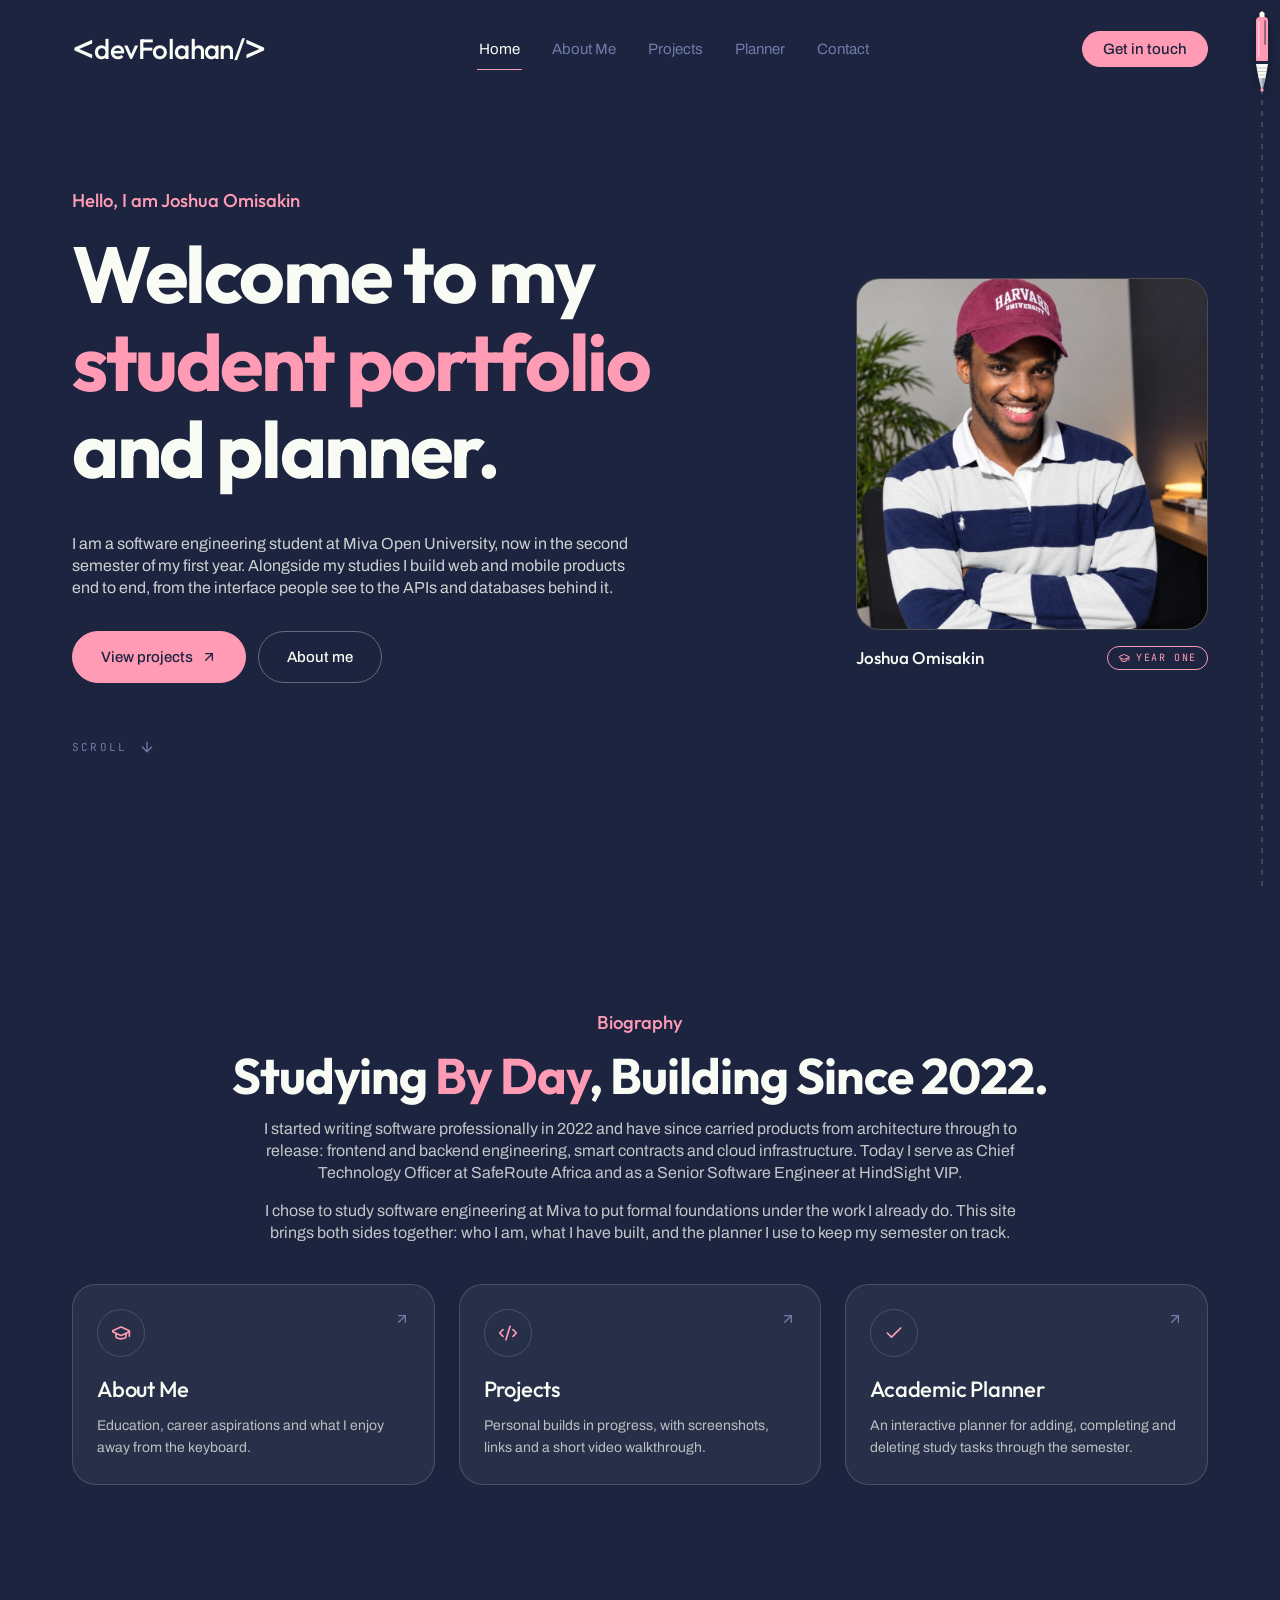
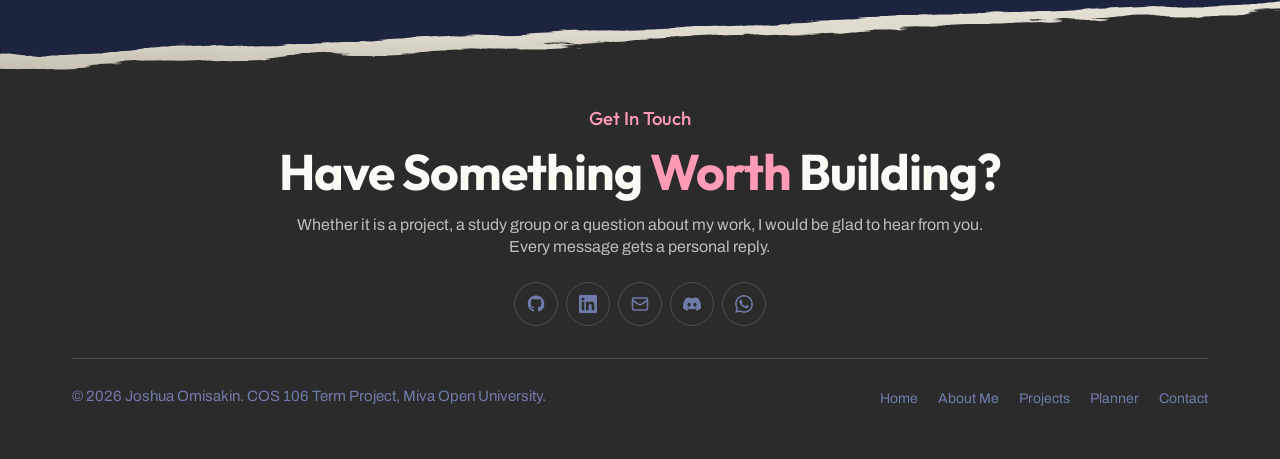
==== commit 370ae338: "Simplify pages and refine planner and contact layout" ====
--- a/index.html
+++ b/index.html
@@ -125,7 +125,7 @@
                     <svg class="icon card-arrow" viewBox="0 0 24 24" aria-hidden="true"><path d="M7 7h10v10"/><path d="M7 17 17 7"/></svg>
                   </div>
                   <h3 class="type-h3">About Me</h3>
-                  <p class="card-text">Education, career aspirations, technical skills and what I enjoy away from the keyboard.</p>
+                  <p class="card-text">Education, career aspirations and what I enjoy away from the keyboard.</p>
                 </div>
               </a>
             </div>
@@ -139,7 +139,7 @@
                     <svg class="icon card-arrow" viewBox="0 0 24 24" aria-hidden="true"><path d="M7 7h10v10"/><path d="M7 17 17 7"/></svg>
                   </div>
                   <h3 class="type-h3">Projects</h3>
-                  <p class="card-text">Personal builds in progress, a video walkthrough, and live products from my professional work.</p>
+                  <p class="card-text">Personal builds in progress, with screenshots, links and a short video walkthrough.</p>
                 </div>
               </a>
             </div>
--- a/css/style.css
+++ b/css/style.css
@@ -858,9 +858,10 @@
 
 .portrait-frame img {
   width: 100%;
-  aspect-ratio: 4 / 5;
+  height: auto;
+  aspect-ratio: 1 / 1;
   object-fit: cover;
-  object-position: center 20%;
+  object-position: center 30%;
   transition: transform 0.5s var(--ease-out-expo);
 }
 
@@ -1245,92 +1246,6 @@
   color: var(--accent);
 }
 
-.toolkit {
-  display: flex;
-  flex-direction: column;
-  padding-top: 3rem;
-  padding-bottom: 2.5rem;
-}
-
-@media (min-width: 768px) {
-  .toolkit {
-    min-height: 100svh;
-    padding-bottom: 1.5rem;
-  }
-}
-
-.toolkit-field {
-  position: relative;
-  display: none;
-  flex: 1;
-  min-height: 34rem;
-  margin-top: 1.5rem;
-  touch-action: none;
-}
-
-@media (min-width: 768px) {
-  .toolkit-field {
-    display: block;
-  }
-}
-
-.toolkit-field li {
-  position: absolute;
-  top: 0;
-  left: 0;
-  display: flex;
-  flex-direction: column;
-  align-items: center;
-  gap: 0.5rem;
-  width: 7rem;
-  will-change: transform;
-}
-
-.toolkit-field svg {
-  width: 3.5rem;
-  height: 3.5rem;
-  fill: currentColor;
-  filter: drop-shadow(0 6px 18px rgba(0, 0, 0, 0.45));
-}
-
-.toolkit-field span,
-.toolkit-grid span {
-  text-align: center;
-  font-size: 12px;
-  line-height: 1.25;
-  color: var(--muted);
-}
-
-.toolkit-grid {
-  display: grid;
-  grid-template-columns: repeat(4, 1fr);
-  gap: 1.75rem 0.75rem;
-  margin-top: 2rem;
-}
-
-.toolkit-grid li {
-  display: flex;
-  flex-direction: column;
-  align-items: center;
-  gap: 0.5rem;
-}
-
-.toolkit-grid svg {
-  width: 2rem;
-  height: 2rem;
-  fill: currentColor;
-}
-
-.toolkit-grid span {
-  font-size: 10px;
-}
-
-@media (min-width: 768px) {
-  .toolkit-grid {
-    display: none;
-  }
-}
-
 .video-card {
   width: 100%;
   max-width: 56rem;
@@ -1436,9 +1351,49 @@
   box-shadow: 0 0 0 3px color-mix(in oklab, var(--accent) 22%, transparent);
 }
 
+.field select {
+  appearance: none;
+  -webkit-appearance: none;
+  padding-right: 2.75rem;
+  background-image: url("data:image/svg+xml,%3Csvg xmlns='http://www.w3.org/2000/svg' viewBox='0 0 24 24' fill='none' stroke='%236f7ba9' stroke-width='2' stroke-linecap='round' stroke-linejoin='round'%3E%3Cpath d='m6 9 6 6 6-6'/%3E%3C/svg%3E");
+  background-repeat: no-repeat;
+  background-position: right 1rem center;
+  background-size: 1rem;
+  cursor: pointer;
+}
+
+.field input:not([type="checkbox"]),
+.field select {
+  height: 3.125rem;
+}
+
+.field input[type="date"] {
+  position: relative;
+  padding-right: 2.75rem;
+  color-scheme: dark;
+}
+
 .field input[type="date"]::-webkit-calendar-picker-indicator {
-  filter: invert(1) opacity(0.6);
+  position: absolute;
+  top: 50%;
+  right: 1rem;
+  width: 1rem;
+  height: 1rem;
+  margin: 0;
+  padding: 0;
+  transform: translateY(-50%);
+  background: url("data:image/svg+xml,%3Csvg xmlns='http://www.w3.org/2000/svg' viewBox='0 0 24 24' fill='none' stroke='%236f7ba9' stroke-width='2' stroke-linecap='round' stroke-linejoin='round'%3E%3Cpath d='M8 2v4'/%3E%3Cpath d='M16 2v4'/%3E%3Crect width='18' height='18' x='3' y='4' rx='2'/%3E%3Cpath d='M3 10h18'/%3E%3C/svg%3E") center / 1rem no-repeat;
   cursor: pointer;
+  opacity: 1;
+}
+
+.field input[type="date"]::-webkit-datetime-edit {
+  padding: 0;
+}
+
+.field select:hover,
+.field input[type="date"]:hover {
+  border-color: var(--line-strong);
 }
 
 .field.has-error input,
@@ -1490,49 +1445,14 @@
   text-underline-offset: 3px;
 }
 
-.contact-layout {
-  display: grid;
-  gap: 2.5rem;
-  align-items: start;
-}
-
-@media (min-width: 1024px) {
-  .contact-layout {
-    grid-template-columns: minmax(0, 0.8fr) minmax(0, 1.2fr);
-    gap: 4rem;
-  }
-}
-
-.contact-list {
-  display: grid;
-  gap: 0;
-  margin-top: 1.5rem;
-  border-top: 1px solid var(--line);
-}
-
-.contact-list a {
-  display: flex;
-  align-items: center;
-  justify-content: space-between;
-  gap: 1rem;
-  padding-block: 1rem;
-  border-bottom: 1px solid var(--line);
-  transition: color 0.3s ease;
-}
-
-.contact-list a:hover {
-  color: var(--accent);
-}
-
-.contact-list small {
-  display: block;
-  margin-bottom: 0.25rem;
-}
-
-.contact-list strong {
-  font-family: var(--font-display);
-  font-size: 1.0625rem;
-  font-weight: 500;
+.contact-form-wrap {
+  width: 100%;
+  max-width: 52rem;
+}
+
+.socials.hero-socials {
+  justify-content: flex-start;
+  margin-top: 2rem;
 }
 
 .planner {
@@ -1548,13 +1468,21 @@
 
 @media (min-width: 768px) {
   .planner-form {
-    grid-template-columns: minmax(0, 2fr) minmax(0, 1fr) minmax(0, 1fr) auto;
+    grid-template-columns: minmax(0, 2fr) minmax(10.5rem, 1fr) minmax(8.5rem, 1fr) auto;
     align-items: start;
   }
 
   .planner-form .pill {
     margin-top: 1.5rem;
   }
+}
+
+.planner-form .field-error {
+  min-height: 0;
+}
+
+.planner-form .field-error:empty {
+  display: none;
 }
 
 .planner-toolbar {
@@ -1698,30 +1626,26 @@
 .task-meta {
   display: flex;
   flex-wrap: wrap;
-  gap: 0.5rem 1rem;
+  align-items: center;
+  gap: 0.5rem 0.75rem;
   margin-top: 0.375rem;
 }
 
 .priority {
   display: inline-flex;
-  align-items: center;
-  gap: 0.375rem;
-}
-
-.priority::before {
-  content: "";
-  width: 6px;
-  height: 6px;
+  padding: 0.125rem 0.5rem;
+  border: 1px solid var(--line);
   border-radius: 999px;
-  background: var(--muted);
-}
-
-.priority-high::before {
-  background: var(--accent);
-}
-
-.priority-low::before {
-  background: var(--success);
+  color: var(--muted);
+}
+
+.priority-high {
+  border-color: var(--accent);
+  color: var(--accent);
+}
+
+.priority-low {
+  border-style: dashed;
 }
 
 .task-delete {
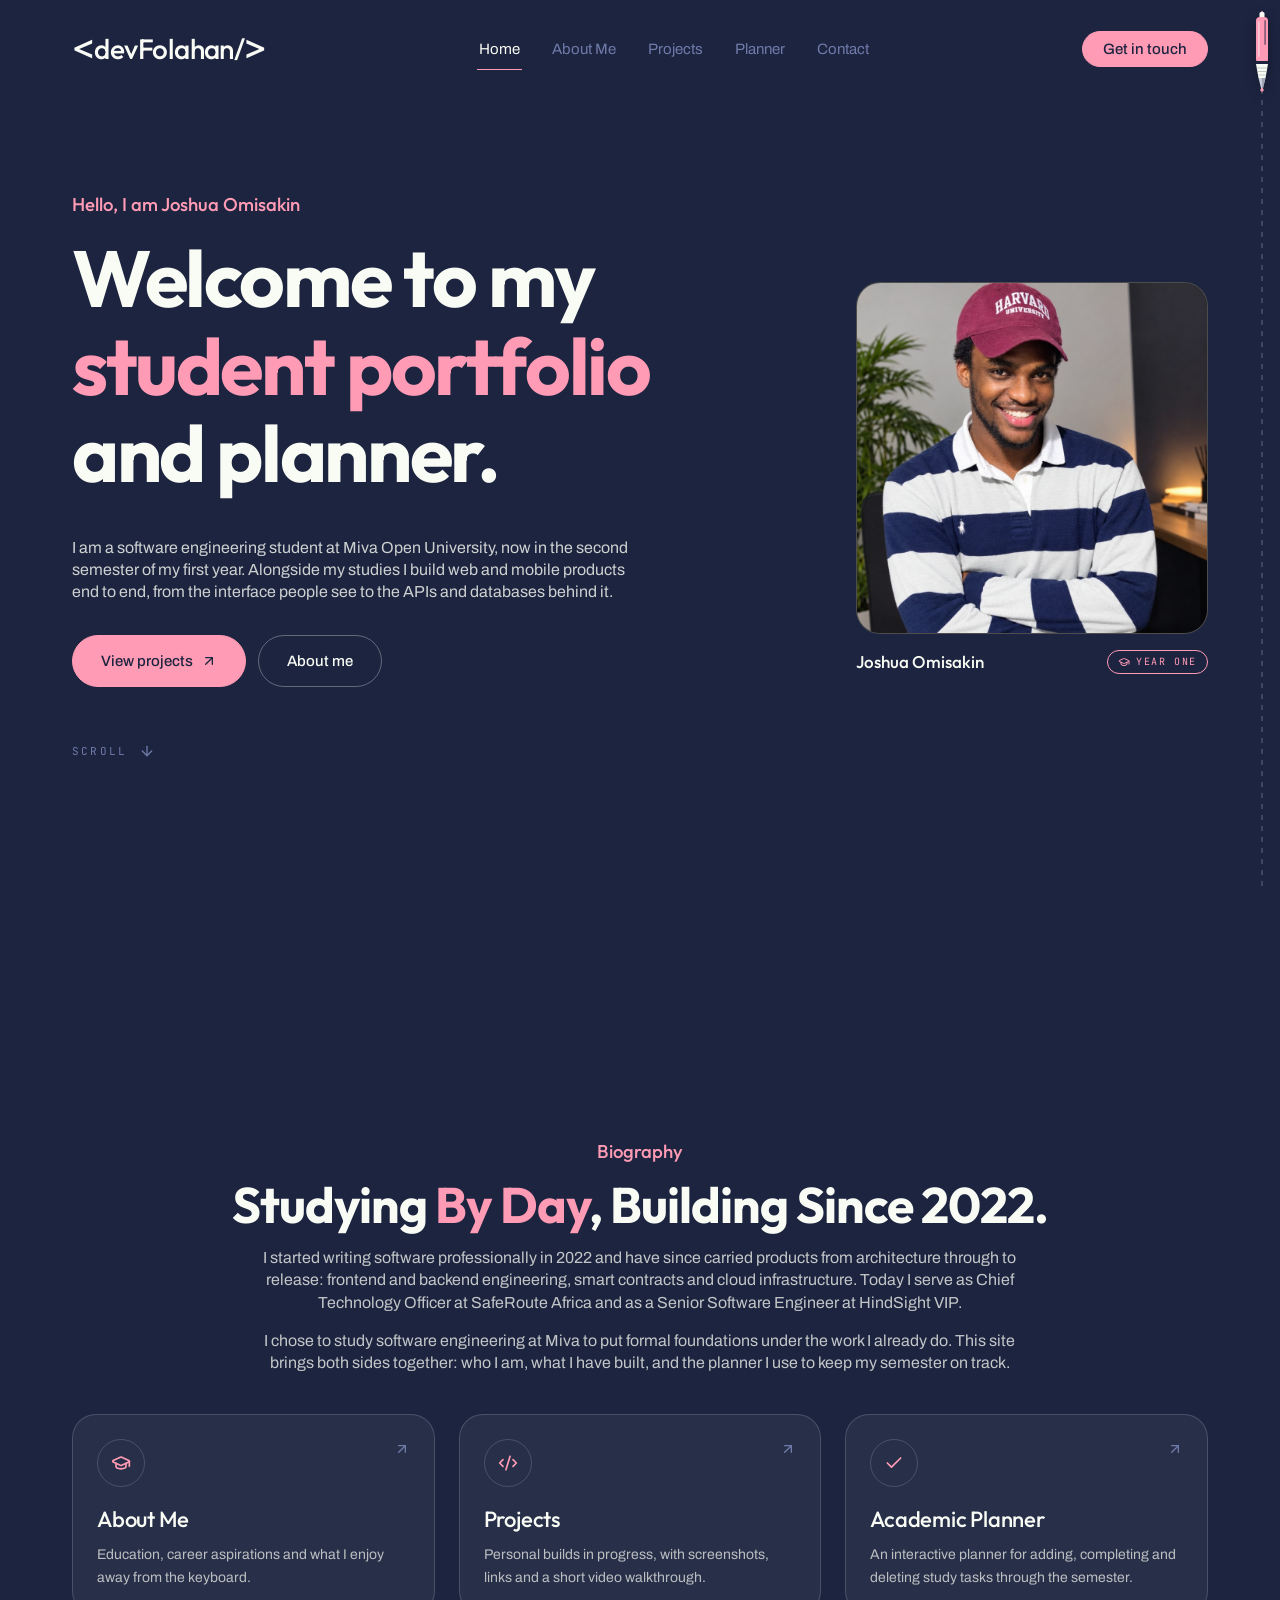
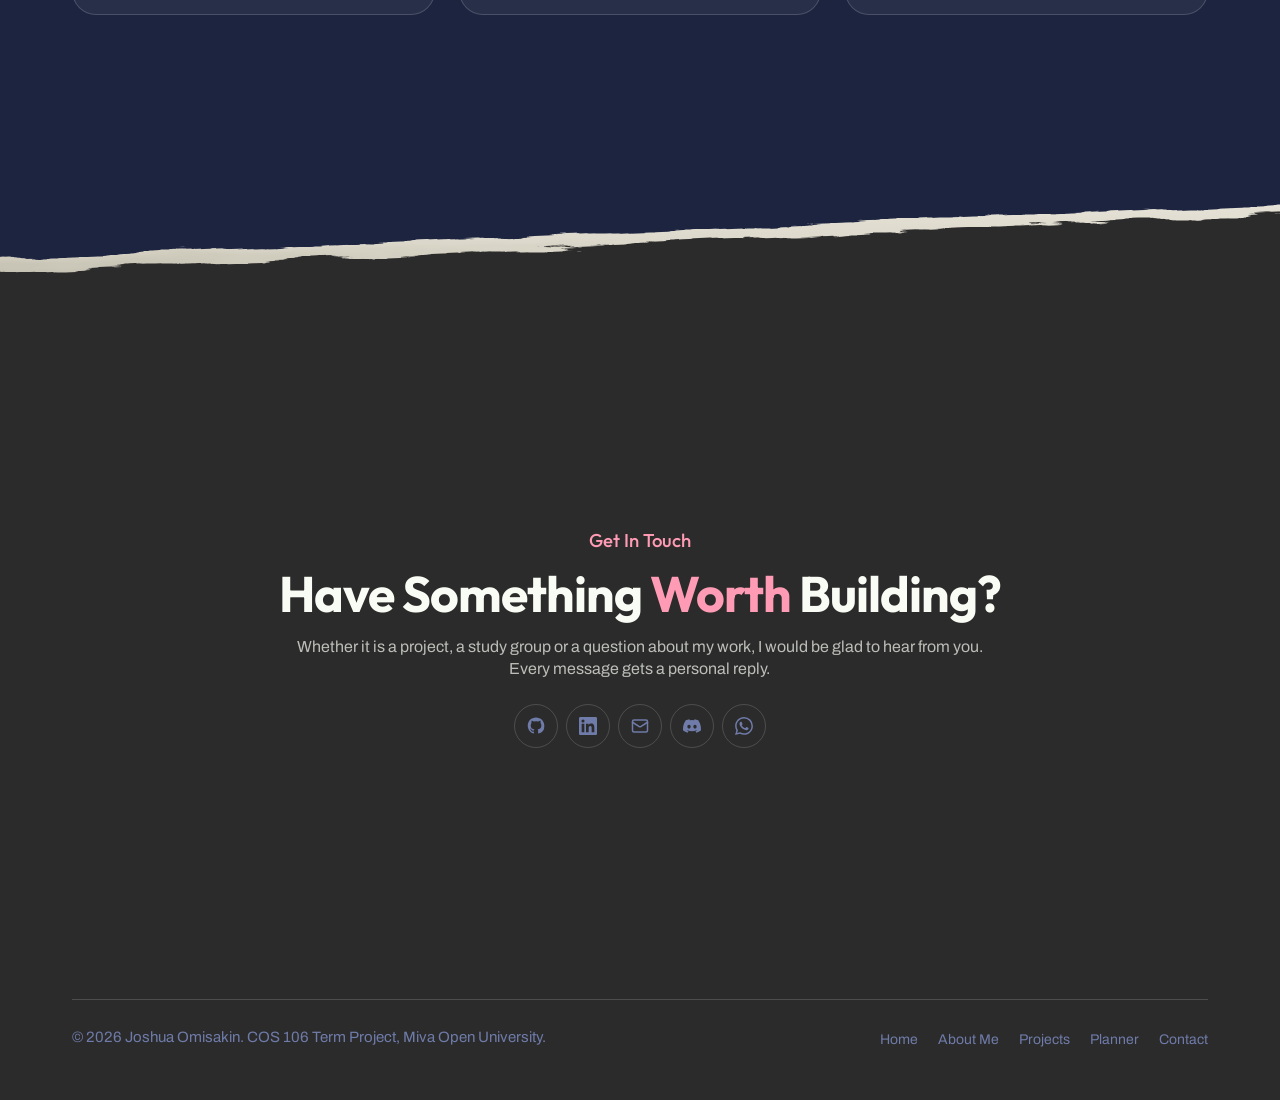
==== commit 14fe440e: "Make every section fill one screen" ====
--- a/index.html
+++ b/index.html
@@ -75,7 +75,7 @@
   <button class="back-to-top" type="button" aria-label="Back to the top"><svg class="icon" viewBox="0 0 24 24" aria-hidden="true"><path d="m5 12 7-7 7 7"/><path d="M12 19V5"/></svg></button>
 
   <main id="main">
-    <section class="section hero">
+    <section class="section screen hero">
       <div class="gutter hero-grid">
         <div>
           <p class="type-eyebrow hero-greeting fade-up" style="--delay: 0.1s">Hello, I am Joshua Omisakin</p>
@@ -108,7 +108,7 @@
       </div>
     </section>
 
-    <section class="section section-pad gutter" id="biography">
+    <section class="section screen section-pad gutter" id="biography">
       <div class="section-head">
         <p class="type-eyebrow reveal">Biography</p>
         <h2 class="type-h2 reveal" style="--delay: 0.06s">Studying <span class="text-accent">By Day</span>, Building Since 2022.</h2>
@@ -162,7 +162,7 @@
     </section>
   </main>
 
-  <footer class="site-footer">
+  <footer class="site-footer footer-screen">
     <div class="tear-into-alt" aria-hidden="true"></div>
     <div class="footer-inner gutter">
       <div class="reveal">
--- a/css/style.css
+++ b/css/style.css
@@ -30,6 +30,7 @@
   -webkit-text-size-adjust: 100%;
   scroll-behavior: smooth;
   scrollbar-width: none;
+  overscroll-behavior: none;
 }
 
 html::-webkit-scrollbar {
@@ -45,6 +46,7 @@
   line-height: 1.38;
   -webkit-font-smoothing: antialiased;
   overflow-x: hidden;
+  overscroll-behavior: none;
 }
 
 h1,
@@ -1304,6 +1306,10 @@
   }
 }
 
+.form-grid + .form-grid {
+  margin-top: 1.25rem;
+}
+
 .field {
   display: flex;
   flex-direction: column;
@@ -1445,14 +1451,119 @@
   text-underline-offset: 3px;
 }
 
-.contact-form-wrap {
+.contact-screen {
   width: 100%;
-  max-width: 52rem;
+  padding-top: 9rem;
+  padding-bottom: 4rem;
+}
+
+.contact-grid {
+  display: grid;
+  gap: 2.5rem;
+  align-items: center;
+}
+
+.contact-grid .type-h2 {
+  max-width: 14ch;
+  margin-top: 1rem;
+  font-size: clamp(2.5rem, 4.6vw, 4.75rem);
+}
+
+.contact-grid .type-body {
+  max-width: 34rem;
+  margin-top: 1.25rem;
 }
 
 .socials.hero-socials {
   justify-content: flex-start;
   margin-top: 2rem;
+}
+
+@media (min-width: 1024px) {
+  .contact-grid {
+    grid-template-columns: minmax(0, 1fr) minmax(0, 1.05fr);
+    gap: 4rem;
+  }
+}
+
+@media (min-width: 1024px) and (min-height: 600px) {
+  .page-fit {
+    display: flex;
+    flex-direction: column;
+    min-height: 100svh;
+  }
+
+  .page-fit main {
+    display: flex;
+    flex: 1;
+    align-items: center;
+  }
+
+  .page-fit .contact-screen {
+    padding-top: 6.5rem;
+    padding-bottom: 1.5rem;
+  }
+
+  .page-fit .field textarea {
+    min-height: 0;
+    height: clamp(5rem, 18svh, 9.5rem);
+  }
+
+  .page-fit .tear-into-alt {
+    height: 3rem;
+  }
+
+  .page-fit .footer-inner {
+    padding-top: 0.75rem;
+    padding-bottom: 1.25rem;
+  }
+
+  .page-fit .footer-base {
+    padding-top: 1rem;
+  }
+
+  .page-fit .form-grid {
+    gap: 1rem;
+  }
+
+  .page-fit .form-grid + .form-grid {
+    margin-top: 1rem;
+  }
+
+  .page-fit .field-error:empty {
+    display: none;
+  }
+
+  .page-fit .form-actions {
+    margin-top: 1.25rem;
+  }
+}
+
+@media (min-width: 1024px) and (min-height: 600px) and (max-height: 820px) {
+  .page-fit .contact-screen {
+    padding-top: 5.75rem;
+    padding-bottom: 1rem;
+  }
+
+  .page-fit .form-card {
+    padding: 1.5rem;
+  }
+
+  .page-fit .contact-grid .type-h2 {
+    font-size: clamp(2.5rem, 4vw, 4rem);
+  }
+
+  .page-fit .field input:not([type="checkbox"]) {
+    height: 2.875rem;
+  }
+
+  .page-fit .tear-into-alt {
+    height: 2.25rem;
+  }
+
+  .page-fit .footer-inner {
+    padding-bottom: 1rem;
+  }
 }
 
 .planner {
@@ -1900,6 +2011,107 @@
   transform: translateY(-2px);
 }
 
+.section.screen {
+  min-height: 100svh;
+  display: flex;
+  flex-direction: column;
+  justify-content: center;
+}
+
+.section.screen:not(.contact-screen) {
+  padding-top: 6.5rem;
+  padding-bottom: 3rem;
+}
+
+.section.screen-last {
+  min-height: calc(100svh - var(--footer-h, 9rem));
+}
+
+.section.screen.hero {
+  justify-content: center;
+}
+
+.page-hero.screen .type-h2 {
+  font-size: clamp(2.75rem, 6.4vw, 7rem);
+}
+
+.page-hero.screen .type-body {
+  font-size: clamp(1.0625rem, 1.3vw, 1.375rem);
+}
+
+.site-footer.footer-screen {
+  display: flex;
+  flex-direction: column;
+  min-height: 100svh;
+}
+
+.footer-screen .footer-inner {
+  flex: 1;
+  justify-content: space-between;
+}
+
+.footer-screen .footer-inner > .reveal {
+  margin-block: auto;
+}
+
+.video-card {
+  max-width: min(56rem, calc((100svh - 17rem) * 1.6));
+}
+
+.site-footer:not(.footer-screen) .tear-into-alt {
+  height: 3rem;
+}
+
+.site-footer:not(.footer-screen) .footer-inner {
+  padding-top: 0.75rem;
+  padding-bottom: 1.25rem;
+}
+
+.site-footer:not(.footer-screen) .footer-base {
+  padding-top: 1rem;
+}
+
+.screen-last .video-card {
+  max-width: min(56rem, calc((100svh - var(--footer-h, 9rem) - 24rem) * 1.6));
+}
+
+@media (min-width: 768px) and (min-height: 560px) {
+  .planner-screen {
+    height: calc(100svh - var(--footer-h, 9rem));
+  }
+
+  .planner-screen .planner {
+    display: flex;
+    flex-direction: column;
+    min-height: 0;
+    max-height: 100%;
+  }
+
+  .planner-screen .task-list {
+    min-height: 0;
+    overflow-y: auto;
+    overscroll-behavior: contain;
+    padding-right: 0.25rem;
+    scrollbar-width: thin;
+    scrollbar-color: var(--line-strong) transparent;
+  }
+}
+
+@media (min-width: 768px) and (max-height: 780px) {
+  .section.screen:not(.contact-screen) {
+    padding-top: 6rem;
+    padding-bottom: 2rem;
+  }
+
+  .screen .card-row {
+    margin-top: 1.5rem;
+  }
+
+  .screen .card-shot {
+    aspect-ratio: 2 / 1;
+  }
+}
+
 @media (prefers-reduced-motion: reduce) {
   html {
     scroll-behavior: auto;
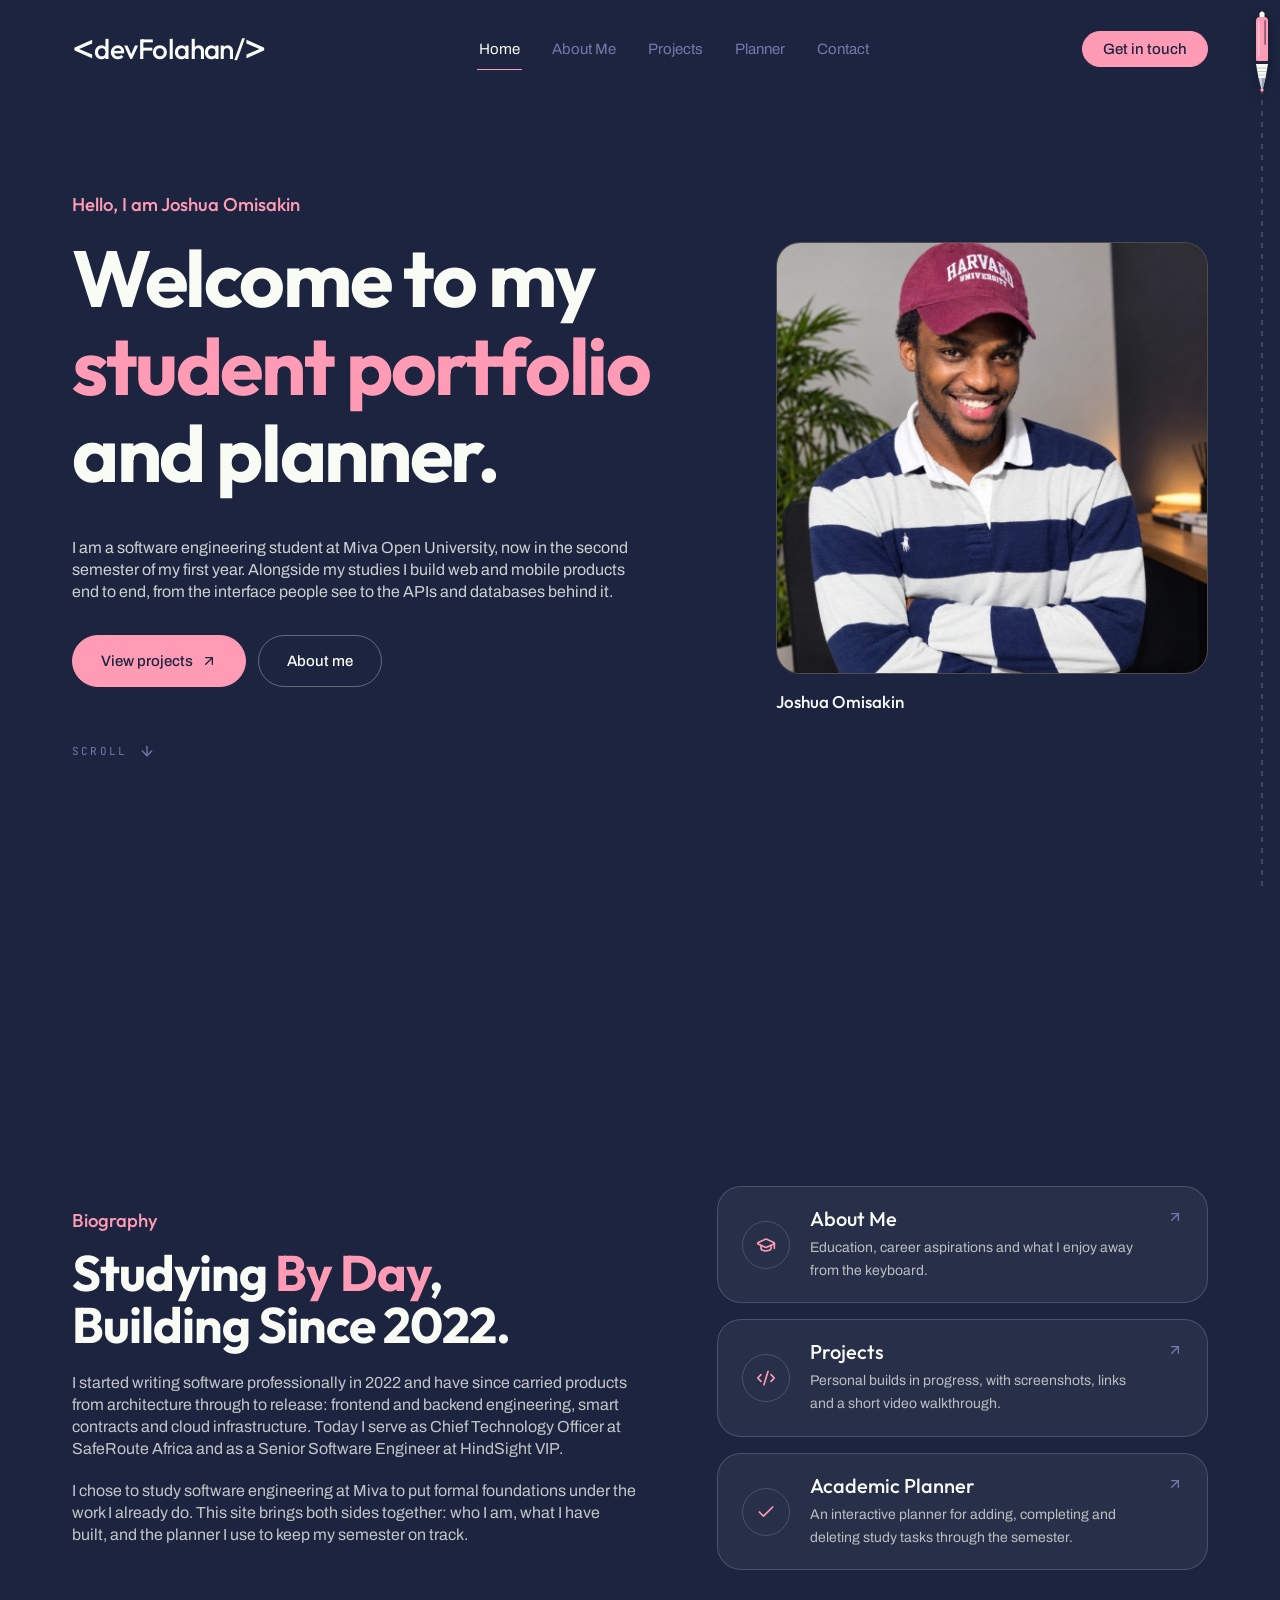
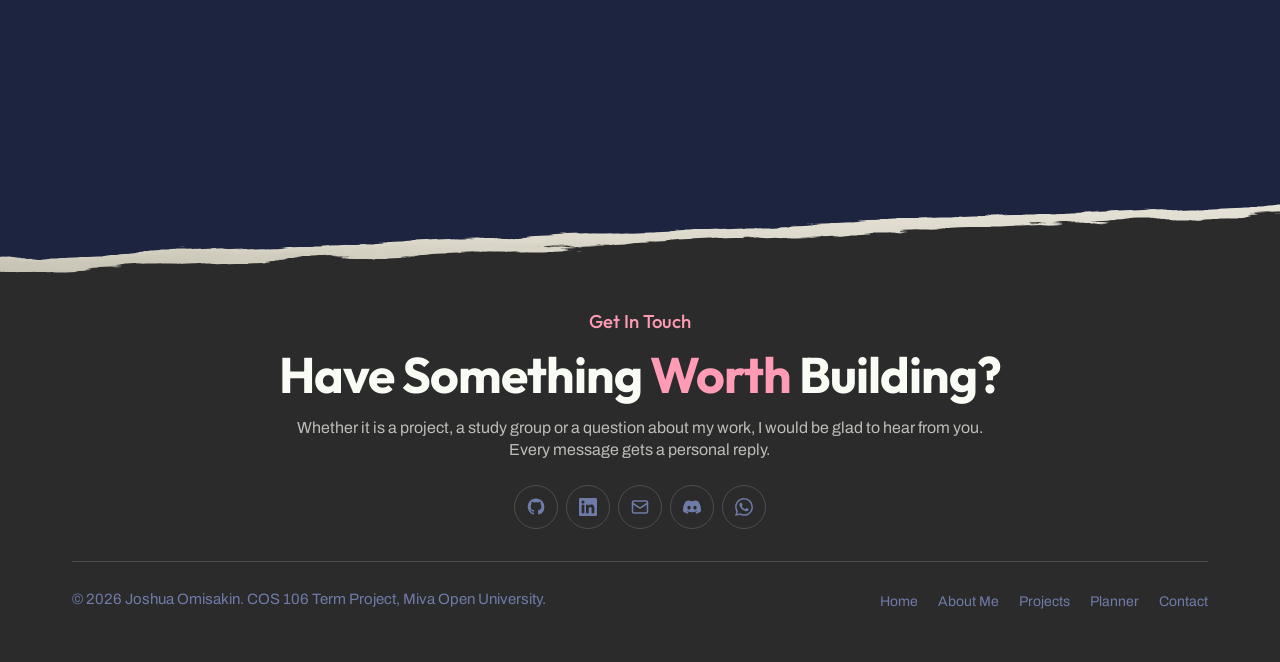
==== commit 3939b88f: "Rework biography and about layouts, enlarge portrait" ====
--- a/index.html
+++ b/index.html
@@ -102,67 +102,62 @@
           </div>
           <figcaption>
             <strong>Joshua Omisakin</strong>
-            <span class="status-pill"><svg class="icon" viewBox="0 0 24 24" aria-hidden="true"><path d="M21.42 10.922a1 1 0 0 0-.019-1.838L12.83 5.18a2 2 0 0 0-1.66 0L2.6 9.08a1 1 0 0 0 0 1.832l8.57 3.908a2 2 0 0 0 1.66 0z"/><path d="M22 10v6"/><path d="M6 12.5V16a6 3 0 0 0 12 0v-3.5"/></svg>Year One</span>
           </figcaption>
         </figure>
       </div>
     </section>
 
     <section class="section screen section-pad gutter" id="biography">
-      <div class="section-head">
-        <p class="type-eyebrow reveal">Biography</p>
-        <h2 class="type-h2 reveal" style="--delay: 0.06s">Studying <span class="text-accent">By Day</span>, Building Since 2022.</h2>
-        <p class="type-body text-soft reveal" style="--delay: 0.12s">I started writing software professionally in 2022 and have since carried products from architecture through to release: frontend and backend engineering, smart contracts and cloud infrastructure. Today I serve as Chief Technology Officer at SafeRoute Africa and as a Senior Software Engineer at HindSight VIP.</p>
-        <p class="type-body text-soft reveal" style="--delay: 0.18s">I chose to study software engineering at Miva to put formal foundations under the work I already do. This site brings both sides together: who I am, what I have built, and the planner I use to keep my semester on track.</p>
-      </div>
-      <ul class="card-row">
+      <div class="split">
+        <div class="split-text">
+          <p class="type-eyebrow reveal">Biography</p>
+          <h2 class="type-h2 reveal" style="--delay: 0.06s">Studying <span class="text-accent">By Day</span>, Building Since 2022.</h2>
+          <p class="type-body text-soft reveal" style="--delay: 0.12s">I started writing software professionally in 2022 and have since carried products from architecture through to release: frontend and backend engineering, smart contracts and cloud infrastructure. Today I serve as Chief Technology Officer at SafeRoute Africa and as a Senior Software Engineer at HindSight VIP.</p>
+          <p class="type-body text-soft reveal" style="--delay: 0.18s">I chose to study software engineering at Miva to put formal foundations under the work I already do. This site brings both sides together: who I am, what I have built, and the planner I use to keep my semester on track.</p>
+        </div>
+        <ul class="stack">
+          <li>
+            <div class="reveal" style="--delay: 0.12s">
+              <a class="card row-card" href="about.html">
+                <span class="icon-badge"><svg class="icon" viewBox="0 0 24 24" aria-hidden="true"><path d="M21.42 10.922a1 1 0 0 0-.019-1.838L12.83 5.18a2 2 0 0 0-1.66 0L2.6 9.08a1 1 0 0 0 0 1.832l8.57 3.908a2 2 0 0 0 1.66 0z"/><path d="M22 10v6"/><path d="M6 12.5V16a6 3 0 0 0 12 0v-3.5"/></svg></span>
+                <span class="row-card-body">
+                  <span class="row-card-title">About Me</span>
+                  <span class="card-text">Education, career aspirations and what I enjoy away from the keyboard.</span>
+                </span>
+                <svg class="icon card-arrow" viewBox="0 0 24 24" aria-hidden="true"><path d="M7 7h10v10"/><path d="M7 17 17 7"/></svg>
+              </a>
+            </div>
+          </li>
           <li>
             <div class="reveal" style="--delay: 0.18s">
-              <a class="card feature-card" href="about.html">
-                <div class="card-body card-body-pad">
-                  <div class="card-top">
-                    <span class="icon-badge"><svg class="icon" viewBox="0 0 24 24" aria-hidden="true"><path d="M21.42 10.922a1 1 0 0 0-.019-1.838L12.83 5.18a2 2 0 0 0-1.66 0L2.6 9.08a1 1 0 0 0 0 1.832l8.57 3.908a2 2 0 0 0 1.66 0z"/><path d="M22 10v6"/><path d="M6 12.5V16a6 3 0 0 0 12 0v-3.5"/></svg></span>
-                    <svg class="icon card-arrow" viewBox="0 0 24 24" aria-hidden="true"><path d="M7 7h10v10"/><path d="M7 17 17 7"/></svg>
-                  </div>
-                  <h3 class="type-h3">About Me</h3>
-                  <p class="card-text">Education, career aspirations and what I enjoy away from the keyboard.</p>
-                </div>
+              <a class="card row-card" href="projects.html">
+                <span class="icon-badge"><svg class="icon" viewBox="0 0 24 24" aria-hidden="true"><path d="m18 16 4-4-4-4"/><path d="m6 8-4 4 4 4"/><path d="m14.5 4-5 16"/></svg></span>
+                <span class="row-card-body">
+                  <span class="row-card-title">Projects</span>
+                  <span class="card-text">Personal builds in progress, with screenshots, links and a short video walkthrough.</span>
+                </span>
+                <svg class="icon card-arrow" viewBox="0 0 24 24" aria-hidden="true"><path d="M7 7h10v10"/><path d="M7 17 17 7"/></svg>
               </a>
             </div>
           </li>
           <li>
             <div class="reveal" style="--delay: 0.24s">
-              <a class="card feature-card" href="projects.html">
-                <div class="card-body card-body-pad">
-                  <div class="card-top">
-                    <span class="icon-badge"><svg class="icon" viewBox="0 0 24 24" aria-hidden="true"><path d="m18 16 4-4-4-4"/><path d="m6 8-4 4 4 4"/><path d="m14.5 4-5 16"/></svg></span>
-                    <svg class="icon card-arrow" viewBox="0 0 24 24" aria-hidden="true"><path d="M7 7h10v10"/><path d="M7 17 17 7"/></svg>
-                  </div>
-                  <h3 class="type-h3">Projects</h3>
-                  <p class="card-text">Personal builds in progress, with screenshots, links and a short video walkthrough.</p>
-                </div>
+              <a class="card row-card" href="planner.html">
+                <span class="icon-badge"><svg class="icon" viewBox="0 0 24 24" aria-hidden="true"><path d="M20 6 9 17l-5-5"/></svg></span>
+                <span class="row-card-body">
+                  <span class="row-card-title">Academic Planner</span>
+                  <span class="card-text">An interactive planner for adding, completing and deleting study tasks through the semester.</span>
+                </span>
+                <svg class="icon card-arrow" viewBox="0 0 24 24" aria-hidden="true"><path d="M7 7h10v10"/><path d="M7 17 17 7"/></svg>
               </a>
             </div>
           </li>
-          <li>
-            <div class="reveal" style="--delay: 0.30s">
-              <a class="card feature-card" href="planner.html">
-                <div class="card-body card-body-pad">
-                  <div class="card-top">
-                    <span class="icon-badge"><svg class="icon" viewBox="0 0 24 24" aria-hidden="true"><path d="M20 6 9 17l-5-5"/></svg></span>
-                    <svg class="icon card-arrow" viewBox="0 0 24 24" aria-hidden="true"><path d="M7 7h10v10"/><path d="M7 17 17 7"/></svg>
-                  </div>
-                  <h3 class="type-h3">Academic Planner</h3>
-                  <p class="card-text">An interactive planner for adding, completing and deleting study tasks through the semester.</p>
-                </div>
-              </a>
-            </div>
-          </li>
-      </ul>
+        </ul>
+      </div>
     </section>
   </main>
 
-  <footer class="site-footer footer-screen">
+  <footer class="site-footer site-footer-cta">
     <div class="tear-into-alt" aria-hidden="true"></div>
     <div class="footer-inner gutter">
       <div class="reveal">
--- a/css/style.css
+++ b/css/style.css
@@ -698,7 +698,7 @@
 
 @media (min-width: 1024px) {
   .hero-grid {
-    grid-template-columns: minmax(0, 1fr) minmax(18rem, 22rem);
+    grid-template-columns: minmax(0, 1fr) minmax(20rem, 27rem);
     align-items: center;
     gap: 4rem;
   }
@@ -836,7 +836,7 @@
 .portrait {
   position: relative;
   width: 100%;
-  max-width: 22rem;
+  max-width: 27rem;
   justify-self: center;
 }
 
@@ -2039,35 +2039,20 @@
   font-size: clamp(1.0625rem, 1.3vw, 1.375rem);
 }
 
-.site-footer.footer-screen {
-  display: flex;
-  flex-direction: column;
-  min-height: 100svh;
-}
-
-.footer-screen .footer-inner {
-  flex: 1;
-  justify-content: space-between;
-}
-
-.footer-screen .footer-inner > .reveal {
-  margin-block: auto;
-}
-
 .video-card {
   max-width: min(56rem, calc((100svh - 17rem) * 1.6));
 }
 
-.site-footer:not(.footer-screen) .tear-into-alt {
+.site-footer:not(.site-footer-cta) .tear-into-alt {
   height: 3rem;
 }
 
-.site-footer:not(.footer-screen) .footer-inner {
+.site-footer:not(.site-footer-cta) .footer-inner {
   padding-top: 0.75rem;
   padding-bottom: 1.25rem;
 }
 
-.site-footer:not(.footer-screen) .footer-base {
+.site-footer:not(.site-footer-cta) .footer-base {
   padding-top: 1rem;
 }
 
@@ -2112,6 +2097,289 @@
   }
 }
 
+.split {
+  display: grid;
+  gap: 3rem;
+  align-items: center;
+}
+
+.split-text .type-h2 {
+  margin-top: 1rem;
+}
+
+.split-text .type-body {
+  max-width: 40rem;
+  margin-top: 1.25rem;
+}
+
+@media (min-width: 1024px) {
+  .split {
+    grid-template-columns: minmax(0, 1.15fr) minmax(0, 1fr);
+    gap: 5rem;
+  }
+}
+
+.stack {
+  display: grid;
+  gap: 1rem;
+}
+
+.row-card {
+  flex-direction: row;
+  align-items: center;
+  gap: 1.25rem;
+  padding: 1.25rem 1.5rem;
+}
+
+.row-card .icon-badge {
+  flex-shrink: 0;
+}
+
+.row-card-body {
+  display: flex;
+  flex: 1;
+  flex-direction: column;
+  min-width: 0;
+}
+
+.row-card-title {
+  font-family: var(--font-display);
+  font-size: 1.25rem;
+  font-weight: 500;
+  line-height: 1.2;
+}
+
+.row-card .card-text {
+  margin-top: 0.375rem;
+}
+
+.row-card .card-arrow {
+  align-self: flex-start;
+}
+
+.about-grid {
+  display: grid;
+  gap: 2.5rem;
+  width: 100%;
+}
+
+@media (min-width: 1024px) {
+  .about-grid {
+    grid-template-columns: minmax(0, 1fr) minmax(0, 1fr);
+    gap: 4rem;
+  }
+}
+
+.about-grid .table-card {
+  max-width: none;
+  margin: 1rem 0 0;
+}
+
+.about-grid .table-card caption {
+  padding: 1rem 1.25rem 0.5rem;
+}
+
+.about-grid .table-card th,
+.about-grid .table-card td {
+  padding: 0.7rem 1.25rem;
+}
+
+.about-grid .table-card td {
+  font-size: 1rem;
+}
+
+.about-title {
+  margin-top: 0.5rem;
+  font-weight: 700;
+}
+
+.aspirations {
+  display: grid;
+  margin-top: 1rem;
+  border-top: 1px solid var(--line);
+}
+
+.aspirations li {
+  display: grid;
+  grid-template-columns: 2.5rem 1fr;
+  gap: 0.75rem;
+  padding-block: 0.9rem;
+  border-bottom: 1px solid var(--line);
+}
+
+.aspirations .type-label {
+  padding-top: 0.3rem;
+}
+
+.aspiration-title {
+  font-family: var(--font-display);
+  font-size: 1.0625rem;
+  font-weight: 500;
+  line-height: 1.3;
+}
+
+.aspirations .card-text {
+  margin-top: 0.25rem;
+}
+
+.hobbies {
+  width: 100%;
+  margin-top: 2.5rem;
+}
+
+.hobby-row {
+  display: grid;
+  gap: 1rem;
+  margin-top: 1rem;
+}
+
+@media (min-width: 640px) {
+  .hobby-row {
+    grid-template-columns: repeat(2, 1fr);
+  }
+}
+
+@media (min-width: 1024px) {
+  .hobby-row {
+    grid-template-columns: repeat(4, 1fr);
+  }
+}
+
+.hobby-row > li > .reveal {
+  height: 100%;
+}
+
+.hobby-card {
+  padding: 1.1rem 1.25rem;
+}
+
+.hobby-head {
+  display: flex;
+  align-items: center;
+  gap: 0.75rem;
+}
+
+.hobby-head .icon-badge {
+  width: 2.25rem;
+  height: 2.25rem;
+  flex-shrink: 0;
+}
+
+.hobby-head .icon-badge .icon {
+  width: 1rem;
+  height: 1rem;
+}
+
+.hobby-card .card-text {
+  flex: none;
+  margin-top: 0.75rem;
+}
+
+@media (min-width: 768px) and (max-height: 820px) {
+  .about-grid .table-card th,
+  .about-grid .table-card td {
+    padding-block: 0.5rem;
+  }
+
+  .aspirations li {
+    padding-block: 0.6rem;
+  }
+
+  .hobbies {
+    margin-top: 1.5rem;
+  }
+
+  .hobby-card .card-text {
+    margin-top: 0.5rem;
+  }
+
+  .about-title {
+    font-size: 1.375rem;
+  }
+}
+
+@media (min-width: 1024px) and (max-height: 920px) {
+  #background.screen {
+    padding-top: 5.75rem;
+    padding-bottom: 1.5rem;
+  }
+
+  .about-grid .table-card caption {
+    position: absolute;
+    width: 1px;
+    height: 1px;
+    overflow: hidden;
+    clip: rect(0, 0, 0, 0);
+  }
+
+  .about-grid .table-card tbody tr:first-child th,
+  .about-grid .table-card tbody tr:first-child td {
+    border-top: 0;
+  }
+}
+
+@media (min-width: 1024px) and (max-height: 880px) {
+  .about-grid .table-card th,
+  .about-grid .table-card td {
+    padding-block: 0.45rem;
+  }
+
+  .aspirations li {
+    padding-block: 0.5rem;
+  }
+
+  .aspirations .card-text,
+  .hobby-card .card-text {
+    font-size: 13px;
+    line-height: 1.5;
+  }
+
+  .hobby-card {
+    padding: 0.85rem 1rem;
+  }
+
+  .hobbies {
+    margin-top: 1.25rem;
+  }
+
+  .about-grid .type-eyebrow,
+  .hobbies .type-eyebrow {
+    font-size: 1rem;
+  }
+
+  .about-title {
+    font-size: 1.25rem;
+    margin-top: 0.25rem;
+  }
+}
+
+@media (min-width: 1024px) and (max-height: 760px) {
+  .about-grid .table-card th,
+  .about-grid .table-card td {
+    padding-block: 0.3rem;
+  }
+
+  .aspirations li {
+    padding-block: 0.4rem;
+  }
+
+  .about-grid .table-card {
+    margin-top: 0.75rem;
+  }
+
+  .aspirations {
+    margin-top: 0.75rem;
+  }
+
+  .hobbies {
+    margin-top: 1rem;
+  }
+
+  .hobby-row {
+    margin-top: 0.625rem;
+  }
+}
+
 @media (prefers-reduced-motion: reduce) {
   html {
     scroll-behavior: auto;
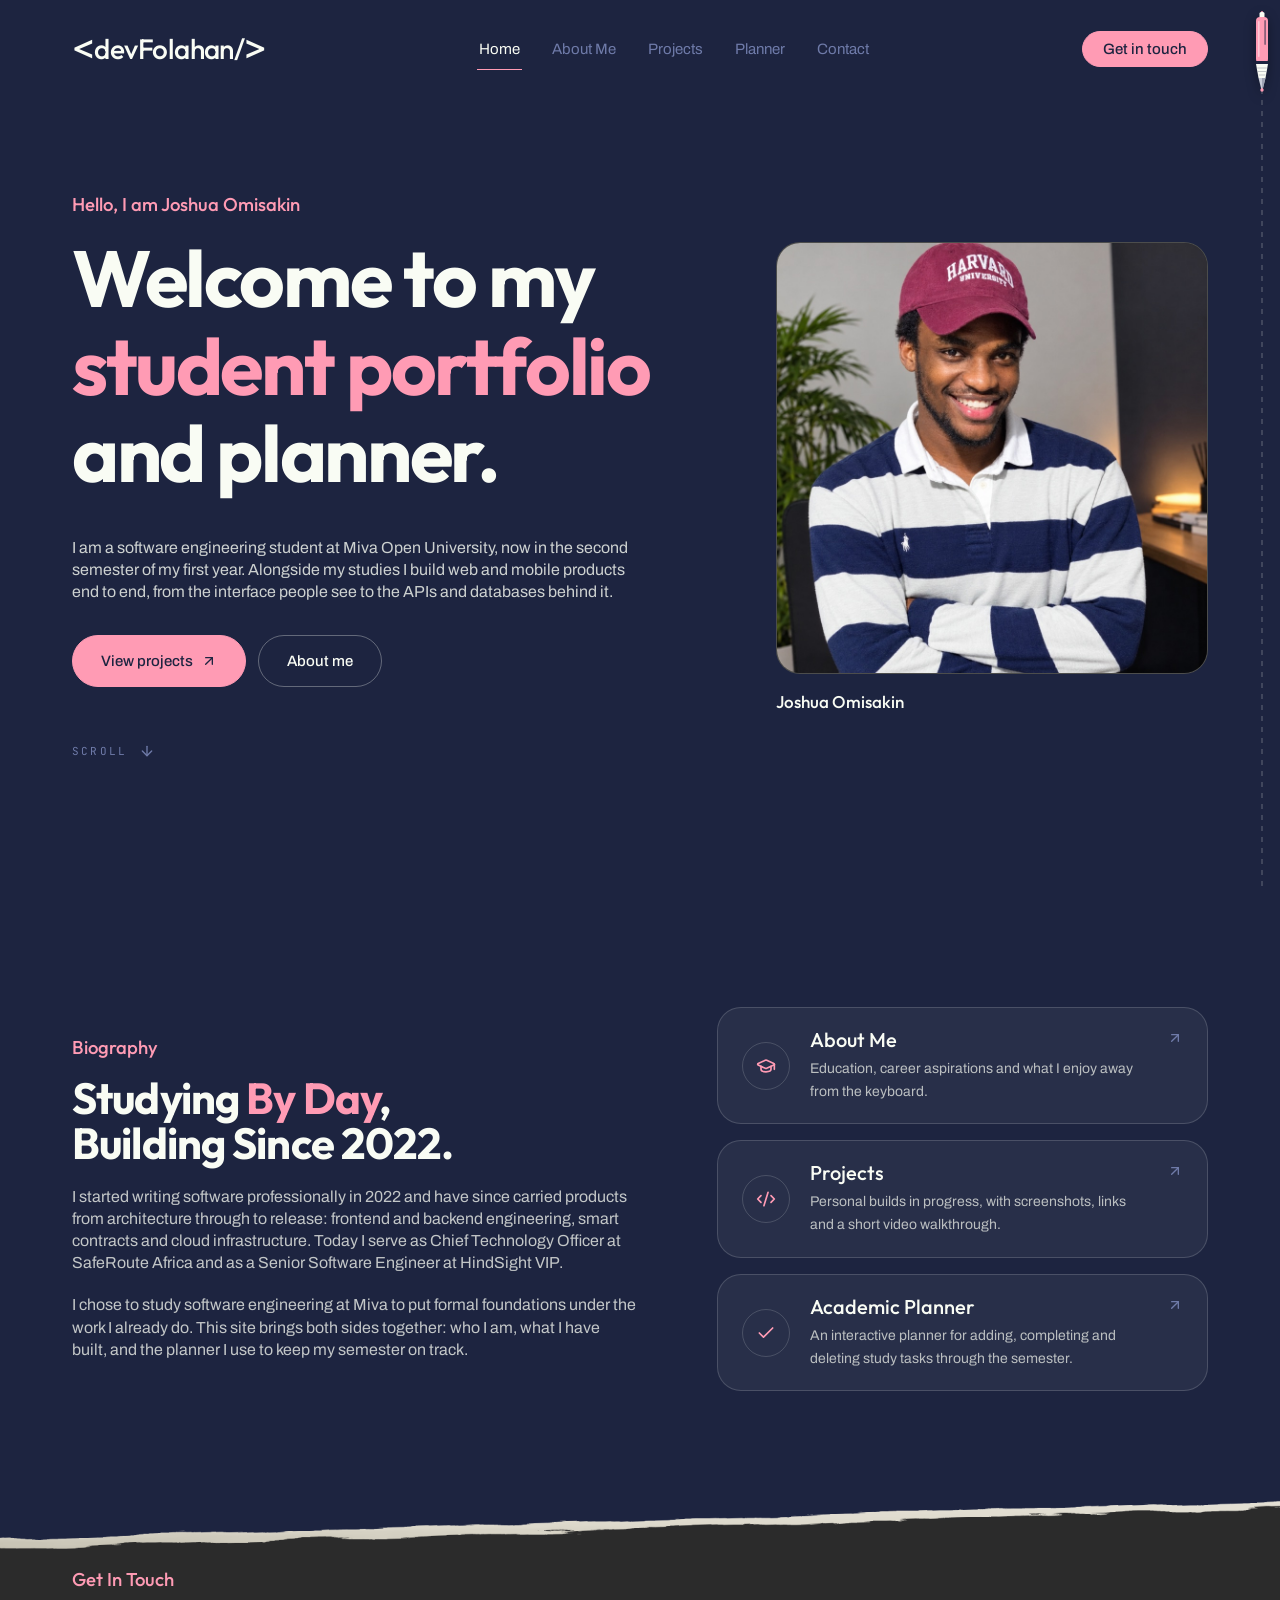
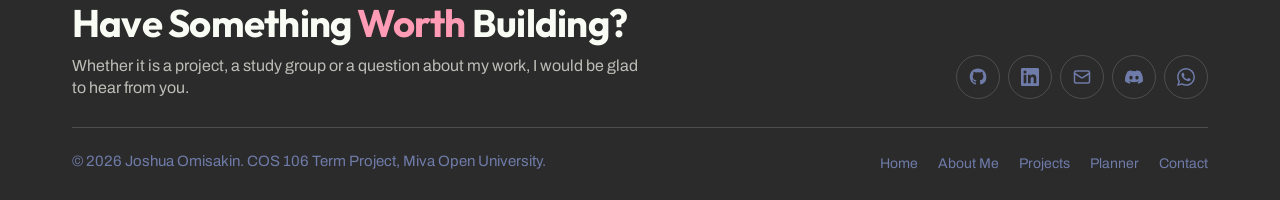
==== commit 65cdbfca: "Combine sections, add technical skills, fit biography with footer" ====
--- a/index.html
+++ b/index.html
@@ -107,7 +107,7 @@
       </div>
     </section>
 
-    <section class="section screen section-pad gutter" id="biography">
+    <section class="section screen screen-last section-pad gutter" id="biography">
       <div class="split">
         <div class="split-text">
           <p class="type-eyebrow reveal">Biography</p>
@@ -160,10 +160,12 @@
   <footer class="site-footer site-footer-cta">
     <div class="tear-into-alt" aria-hidden="true"></div>
     <div class="footer-inner gutter">
-      <div class="reveal">
-        <p class="type-eyebrow">Get In Touch</p>
-        <h2 class="type-h2">Have Something <span class="text-accent">Worth</span> Building?</h2>
-        <p class="type-body text-softer">Whether it is a project, a study group or a question about my work, I would be glad to hear from you. Every message gets a personal reply.</p>
+      <div class="footer-cta reveal">
+        <div>
+          <p class="type-eyebrow">Get In Touch</p>
+          <h2 class="type-h2">Have Something <span class="text-accent">Worth</span> Building?</h2>
+          <p class="type-body text-softer">Whether it is a project, a study group or a question about my work, I would be glad to hear from you.</p>
+        </div>
         <ul class="socials">
           <li><a href="https://github.com/thefolahan" target="_blank" rel="noreferrer" aria-label="GitHub" title="GitHub"><svg class="brand" viewBox="0 0 24 24" aria-hidden="true"><path d="M12 .5C5.73.5.99 5.24.99 11.51c0 4.87 3.16 9 7.54 10.46.55.1.75-.24.75-.53 0-.26-.01-1.13-.02-2.05-3.07.67-3.72-1.3-3.72-1.3-.5-1.28-1.23-1.62-1.23-1.62-1-.69.08-.67.08-.67 1.11.08 1.69 1.14 1.69 1.14.99 1.69 2.6 1.2 3.23.92.1-.72.39-1.2.7-1.48-2.45-.28-5.03-1.23-5.03-5.46 0-1.21.43-2.19 1.14-2.97-.11-.28-.49-1.41.11-2.94 0 0 .93-.3 3.05 1.13a10.6 10.6 0 0 1 5.55 0c2.12-1.43 3.05-1.13 3.05-1.13.6 1.53.22 2.66.11 2.94.71.78 1.14 1.76 1.14 2.97 0 4.24-2.58 5.17-5.04 5.45.4.34.75 1.02.75 2.06 0 1.49-.01 2.69-.01 3.06 0 .29.2.64.76.53a10.53 10.53 0 0 0 7.53-10.46C23.01 5.24 18.27.5 12 .5Z"/></svg></a></li>
           <li><a href="https://www.linkedin.com/in/joshua-omisakin" target="_blank" rel="noreferrer" aria-label="LinkedIn" title="LinkedIn"><svg class="brand" viewBox="0 0 24 24" aria-hidden="true"><path d="M20.45 20.45h-3.56v-5.57c0-1.33-.03-3.04-1.85-3.04-1.86 0-2.14 1.45-2.14 2.94v5.67H9.35V9h3.41v1.56h.05a3.74 3.74 0 0 1 3.37-1.85c3.6 0 4.27 2.37 4.27 5.46v6.28ZM5.34 7.43a2.07 2.07 0 1 1 0-4.14 2.07 2.07 0 0 1 0 4.14Zm1.78 13.02H3.55V9h3.57v11.45ZM22.22 0H1.77C.79 0 0 .77 0 1.72v20.56C0 23.23.79 24 1.77 24h20.45c.98 0 1.78-.77 1.78-1.72V1.72C24 .77 23.2 0 22.22 0Z"/></svg></a></li>
--- a/css/style.css
+++ b/css/style.css
@@ -2299,10 +2299,7 @@
 }
 
 @media (min-width: 1024px) and (max-height: 920px) {
-  #background.screen {
-    padding-top: 5.75rem;
-    padding-bottom: 1.5rem;
-  }
+
 
   .about-grid .table-card caption {
     position: absolute;
@@ -2380,6 +2377,464 @@
   }
 }
 
+.about-box {
+  padding: 1.5rem;
+  border: 1px solid var(--line);
+  border-radius: 1.5rem;
+  background: var(--card);
+}
+
+.info-table {
+  width: 100%;
+  margin-top: 0.75rem;
+  border-collapse: collapse;
+  font-size: 15px;
+  text-align: left;
+}
+
+.info-table th,
+.info-table td {
+  padding: 0.6rem 0;
+  border-bottom: 1px solid var(--line);
+  vertical-align: middle;
+}
+
+.info-table th {
+  width: 38%;
+  font-family: var(--font-mono);
+  font-size: 11px;
+  font-weight: 400;
+  letter-spacing: 0.16em;
+  text-transform: uppercase;
+  color: var(--muted);
+}
+
+.info-table td {
+  font-family: var(--font-display);
+  font-size: 1rem;
+  font-weight: 500;
+}
+
+.info-table tbody tr {
+  transition: background-color 0.3s ease;
+}
+
+.info-table tbody tr:hover td {
+  color: var(--accent);
+}
+
+.box-divider {
+  height: 1px;
+  margin: 1.25rem 0;
+}
+
+.hobby-list {
+  display: grid;
+  grid-template-columns: repeat(2, minmax(0, 1fr));
+  gap: 0.625rem;
+  margin-top: 0.75rem;
+}
+
+.hobby-list li {
+  display: flex;
+  align-items: center;
+  gap: 0.75rem;
+  padding: 0.5rem 0.75rem 0.5rem 0.5rem;
+  border: 1px solid var(--line);
+  border-radius: 999px;
+  font-family: var(--font-display);
+  font-size: 0.95rem;
+  font-weight: 500;
+  transition: border-color 0.3s ease, transform 0.3s ease;
+}
+
+.hobby-list li:hover {
+  border-color: var(--accent);
+  transform: translateY(-2px);
+}
+
+.hobby-list .icon-badge {
+  width: 2.25rem;
+  height: 2.25rem;
+  flex-shrink: 0;
+}
+
+.hobby-list .icon-badge .icon {
+  width: 1rem;
+  height: 1rem;
+}
+
+.about-side {
+  display: flex;
+  flex-direction: column;
+  gap: 1.75rem;
+}
+
+.aspiration-cards {
+  display: grid;
+  gap: 0.75rem;
+  margin-top: 1rem;
+}
+
+.aspiration-card {
+  position: relative;
+  flex-direction: row;
+  align-items: flex-start;
+  gap: 1.25rem;
+  padding: 1rem 1.25rem;
+  isolation: isolate;
+}
+
+.aspiration-card::before {
+  content: "";
+  position: absolute;
+  inset: 0;
+  z-index: -1;
+  background: radial-gradient(28rem circle at 0% 0%, color-mix(in oklab, var(--accent) 16%, transparent), transparent 60%);
+  opacity: 0;
+  transition: opacity 0.4s ease;
+}
+
+.aspiration-card:hover::before {
+  opacity: 1;
+}
+
+.aspiration-number {
+  flex-shrink: 0;
+  min-width: 2.75rem;
+  font-family: var(--font-display);
+  font-size: 2.25rem;
+  font-weight: 700;
+  line-height: 1;
+  color: transparent;
+  -webkit-text-stroke: 1px var(--accent);
+  transition: color 0.4s ease;
+}
+
+.aspiration-card:hover .aspiration-number {
+  color: var(--accent);
+}
+
+.aspiration-card .card-text {
+  flex: none;
+  margin-top: 0.3rem;
+}
+
+.skill-chips {
+  display: flex;
+  flex-wrap: wrap;
+  gap: 0.5rem;
+  margin-top: 0.75rem;
+}
+
+.skill-chips li {
+  display: inline-flex;
+  align-items: center;
+  gap: 0.5rem;
+  padding: 0.375rem 0.8rem 0.375rem 0.6rem;
+  border: 1px solid var(--line);
+  border-radius: 999px;
+  font-size: 13px;
+  color: color-mix(in oklab, var(--fg) 85%, transparent);
+  transition: border-color 0.3s ease, transform 0.3s ease;
+}
+
+.skill-chips li:hover {
+  border-color: var(--accent);
+  transform: translateY(-2px);
+}
+
+.skill-chips svg {
+  width: 0.9rem;
+  height: 0.9rem;
+  fill: currentColor;
+}
+
+.projects-head .type-h2 {
+  margin-top: 0.75rem;
+}
+
+.projects-layout {
+  display: grid;
+  gap: 2rem;
+  width: 100%;
+  margin-top: 2rem;
+}
+
+@media (min-width: 1024px) {
+  .projects-layout {
+    grid-template-columns: minmax(0, 1fr) minmax(0, 1fr);
+    gap: 2.5rem;
+    align-items: center;
+  }
+}
+
+.project-list {
+  display: grid;
+  gap: 0.875rem;
+}
+
+.project-row {
+  flex-direction: row;
+}
+
+.project-thumb {
+  width: 34%;
+  flex-shrink: 0;
+  overflow: hidden;
+  border-right: 1px solid var(--line);
+  background: var(--bg-alt);
+}
+
+.project-thumb img {
+  width: 100%;
+  height: 100%;
+  object-fit: cover;
+  object-position: top left;
+  transition: transform 0.5s var(--ease-out-expo);
+}
+
+.project-row:hover .project-thumb img {
+  transform: scale(1.04);
+}
+
+.project-row:hover .card-title {
+  color: var(--accent);
+}
+
+.project-info {
+  display: flex;
+  flex: 1;
+  flex-direction: column;
+  min-width: 0;
+  padding: 0.875rem 1rem;
+}
+
+.project-info .card-text {
+  flex: none;
+  margin-top: 0.4rem;
+  font-size: 13px;
+  line-height: 1.5;
+}
+
+.project-foot {
+  display: flex;
+  flex-wrap: wrap;
+  align-items: center;
+  justify-content: space-between;
+  gap: 0.5rem;
+  margin-top: 0.625rem;
+}
+
+.project-foot .chips {
+  margin-top: 0;
+}
+
+.project-link {
+  display: inline-flex;
+  align-items: center;
+  gap: 0.25rem;
+  font-size: 13px;
+  color: var(--muted);
+  transition: color 0.3s ease;
+}
+
+.project-link:hover {
+  color: var(--accent);
+}
+
+.project-link .icon {
+  width: 0.8rem;
+  height: 0.8rem;
+}
+
+.projects-layout .video-card,
+.screen-last .projects-layout .video-card {
+  max-width: none;
+  margin: 0;
+}
+
+.side-layout {
+  display: grid;
+  gap: 2.5rem;
+  width: 100%;
+  align-items: center;
+}
+
+@media (min-width: 1024px) {
+  .side-layout {
+    grid-template-columns: minmax(0, 0.85fr) minmax(0, 1.15fr);
+    gap: 4rem;
+  }
+}
+
+.side-intro .type-h2 {
+  max-width: 14ch;
+  margin-top: 1rem;
+  font-size: clamp(2.5rem, 4.6vw, 4.75rem);
+}
+
+.side-intro .type-body {
+  max-width: 34rem;
+  margin-top: 1.25rem;
+}
+
+.side-layout .planner {
+  max-width: none;
+  margin: 0;
+}
+
+@media (min-width: 768px) {
+  .side-layout .planner-form {
+    grid-template-columns: minmax(0, 1fr) minmax(0, 1fr) auto;
+  }
+
+  .side-layout .planner-task {
+    grid-column: 1 / -1;
+  }
+}
+
+@media (min-width: 768px) and (min-height: 560px) {
+  .planner-screen .side-layout .planner {
+    max-height: calc(100svh - var(--footer-h, 9rem) - 9rem);
+  }
+}
+
+.split-text .type-h2 {
+  font-size: clamp(2rem, 3.4vw, 3.5rem);
+}
+
+.site-footer-cta .tear-into-alt {
+  height: 3.5rem;
+}
+
+.site-footer-cta .footer-inner {
+  gap: 1.75rem;
+  padding-top: 1rem;
+  padding-bottom: 1.5rem;
+}
+
+.footer-cta {
+  display: flex;
+  flex-direction: column;
+  align-items: center;
+  gap: 1.25rem;
+  width: 100%;
+}
+
+.footer-cta .type-h2 {
+  margin-top: 0.75rem;
+  font-size: clamp(1.75rem, 3vw, 3rem);
+}
+
+.footer-cta .type-body {
+  margin: 0.75rem 0 0;
+  max-width: 36rem;
+}
+
+.footer-cta .socials {
+  margin-top: 0;
+}
+
+@media (min-width: 900px) {
+  .footer-cta {
+    flex-direction: row;
+    align-items: flex-end;
+    justify-content: space-between;
+    text-align: left;
+  }
+}
+
+.footer-cta + .footer-base {
+  padding-top: 1.25rem;
+}
+
+main > .section.screen:not(:first-child):not(.contact-screen) {
+  padding-top: 3rem;
+}
+
+@media (min-width: 1024px) and (max-height: 820px) {
+  .info-table th,
+  .info-table td {
+    padding-block: 0.35rem;
+  }
+
+  .about-box {
+    padding: 1.25rem 1.5rem;
+  }
+
+  .box-divider {
+    margin: 0.875rem 0;
+  }
+
+  .hobby-list li {
+    padding-block: 0.3rem;
+  }
+
+  .aspiration-card {
+    padding: 0.75rem 1rem;
+  }
+
+  .aspiration-card .card-text,
+  .row-card .card-text {
+    font-size: 13px;
+    line-height: 1.45;
+  }
+
+  .aspiration-number {
+    font-size: 1.875rem;
+  }
+
+  .about-side {
+    gap: 1rem;
+  }
+
+  .aspiration-cards {
+    gap: 0.625rem;
+    margin-top: 0.75rem;
+  }
+
+  .projects-head .type-h2 {
+    font-size: clamp(1.75rem, 3vw, 2.75rem);
+  }
+
+  .projects-layout {
+    margin-top: 1.25rem;
+  }
+
+  .project-list {
+    gap: 0.625rem;
+  }
+
+  .project-thumb {
+    width: 30%;
+  }
+
+  .project-info {
+    padding: 0.75rem 0.875rem;
+  }
+
+  .project-info .card-text {
+    display: -webkit-box;
+    -webkit-box-orient: vertical;
+    -webkit-line-clamp: 2;
+    overflow: hidden;
+  }
+
+  .row-card {
+    padding: 0.9rem 1.25rem;
+  }
+
+  .stack {
+    gap: 0.75rem;
+  }
+
+  .split-text .type-body {
+    margin-top: 0.875rem;
+    font-size: 0.95rem;
+  }
+}
+
 @media (prefers-reduced-motion: reduce) {
   html {
     scroll-behavior: auto;
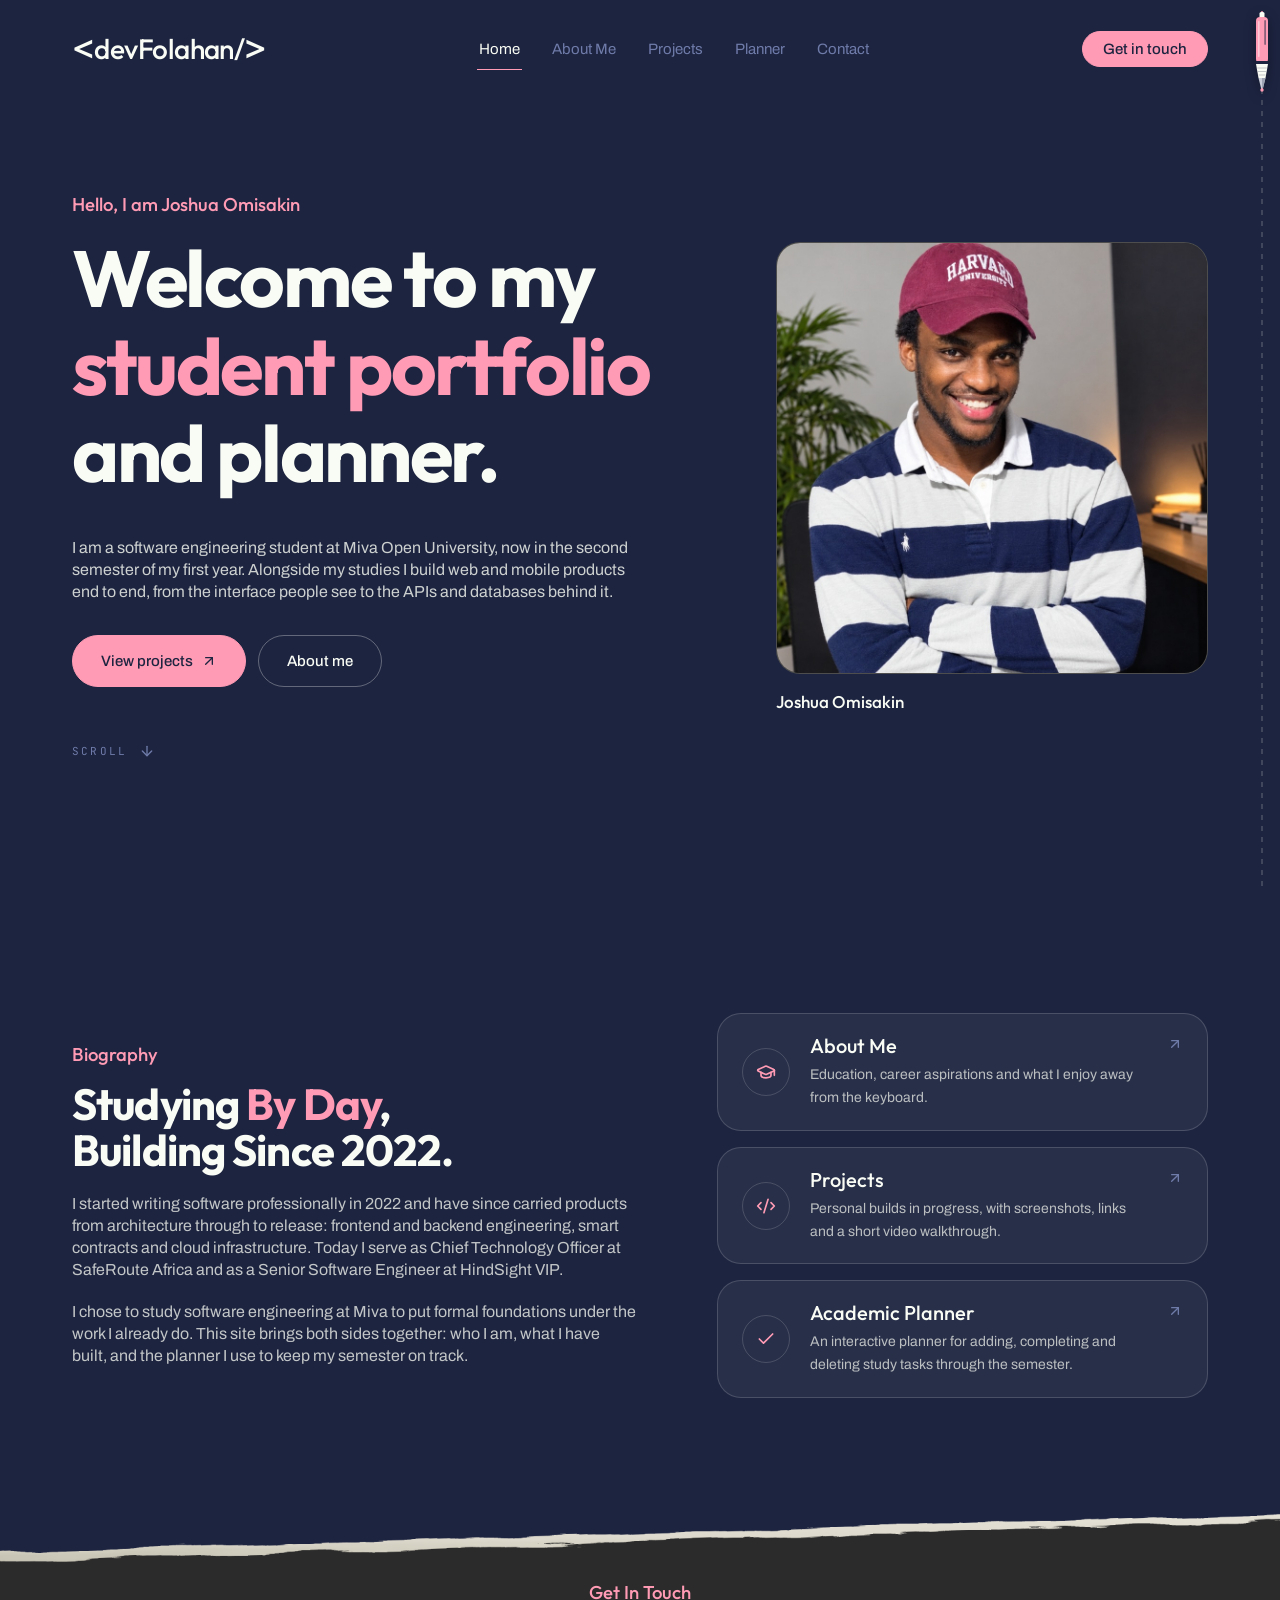
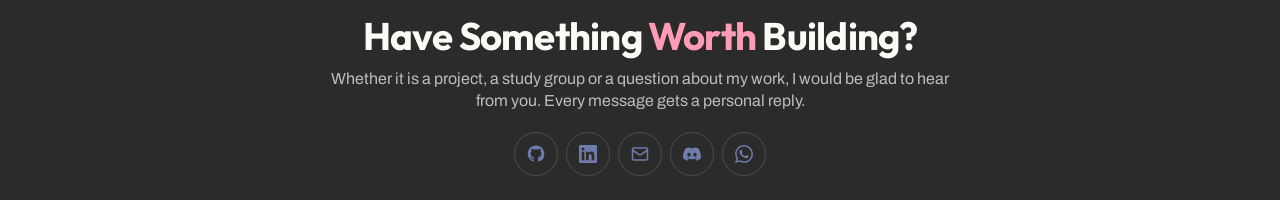
==== commit f3f921ee: "Remove button glow and pull, add section scrolling, restore footer" ====
--- a/index.html
+++ b/index.html
@@ -27,7 +27,7 @@
           <a href="contact.html">Contact</a>
         </nav>
         <div class="header-actions">
-          <div class="magnetic"><div class="magnetic-inner"><a class="pill pill-solid pill-sm" href="contact.html">Get in touch</a></div></div>
+          <a class="pill pill-solid pill-sm header-cta" href="contact.html">Get in touch</a>
           <button class="burger" type="button" aria-label="Open menu" aria-expanded="false" aria-controls="mobile-menu">
             <span class="burger-dots"><span></span><span></span><span></span><span></span></span>
           </button>
@@ -90,8 +90,8 @@
           <div class="hero-foot fade-up" style="--delay: 0.6s">
             <p class="type-body">I am a software engineering student at Miva Open University, now in the second semester of my first year. Alongside my studies I build web and mobile products end to end, from the interface people see to the APIs and databases behind it.</p>
             <div class="hero-actions">
-              <div class="magnetic"><div class="magnetic-inner"><a class="pill pill-solid" href="projects.html" data-arrow>View projects</a></div></div>
-              <div class="magnetic"><div class="magnetic-inner"><a class="pill pill-outline" href="about.html">About me</a></div></div>
+              <a class="pill pill-solid" href="projects.html" data-arrow>View projects</a>
+              <a class="pill pill-outline" href="about.html">About me</a>
             </div>
           </div>
           <a class="type-label scroll-cue" href="#biography">Scroll <svg class="icon" viewBox="0 0 24 24" aria-hidden="true"><path d="M12 5v14"/><path d="m19 12-7 7-7-7"/></svg></a>
@@ -161,11 +161,9 @@
     <div class="tear-into-alt" aria-hidden="true"></div>
     <div class="footer-inner gutter">
       <div class="footer-cta reveal">
-        <div>
-          <p class="type-eyebrow">Get In Touch</p>
-          <h2 class="type-h2">Have Something <span class="text-accent">Worth</span> Building?</h2>
-          <p class="type-body text-softer">Whether it is a project, a study group or a question about my work, I would be glad to hear from you.</p>
-        </div>
+        <p class="type-eyebrow">Get In Touch</p>
+        <h2 class="type-h2">Have Something <span class="text-accent">Worth</span> Building?</h2>
+        <p class="type-body text-softer">Whether it is a project, a study group or a question about my work, I would be glad to hear from you. Every message gets a personal reply.</p>
         <ul class="socials">
           <li><a href="https://github.com/thefolahan" target="_blank" rel="noreferrer" aria-label="GitHub" title="GitHub"><svg class="brand" viewBox="0 0 24 24" aria-hidden="true"><path d="M12 .5C5.73.5.99 5.24.99 11.51c0 4.87 3.16 9 7.54 10.46.55.1.75-.24.75-.53 0-.26-.01-1.13-.02-2.05-3.07.67-3.72-1.3-3.72-1.3-.5-1.28-1.23-1.62-1.23-1.62-1-.69.08-.67.08-.67 1.11.08 1.69 1.14 1.69 1.14.99 1.69 2.6 1.2 3.23.92.1-.72.39-1.2.7-1.48-2.45-.28-5.03-1.23-5.03-5.46 0-1.21.43-2.19 1.14-2.97-.11-.28-.49-1.41.11-2.94 0 0 .93-.3 3.05 1.13a10.6 10.6 0 0 1 5.55 0c2.12-1.43 3.05-1.13 3.05-1.13.6 1.53.22 2.66.11 2.94.71.78 1.14 1.76 1.14 2.97 0 4.24-2.58 5.17-5.04 5.45.4.34.75 1.02.75 2.06 0 1.49-.01 2.69-.01 3.06 0 .29.2.64.76.53a10.53 10.53 0 0 0 7.53-10.46C23.01 5.24 18.27.5 12 .5Z"/></svg></a></li>
           <li><a href="https://www.linkedin.com/in/joshua-omisakin" target="_blank" rel="noreferrer" aria-label="LinkedIn" title="LinkedIn"><svg class="brand" viewBox="0 0 24 24" aria-hidden="true"><path d="M20.45 20.45h-3.56v-5.57c0-1.33-.03-3.04-1.85-3.04-1.86 0-2.14 1.45-2.14 2.94v5.67H9.35V9h3.41v1.56h.05a3.74 3.74 0 0 1 3.37-1.85c3.6 0 4.27 2.37 4.27 5.46v6.28ZM5.34 7.43a2.07 2.07 0 1 1 0-4.14 2.07 2.07 0 0 1 0 4.14Zm1.78 13.02H3.55V9h3.57v11.45ZM22.22 0H1.77C.79 0 0 .77 0 1.72v20.56C0 23.23.79 24 1.77 24h20.45c.98 0 1.78-.77 1.78-1.72V1.72C24 .77 23.2 0 22.22 0Z"/></svg></a></li>
@@ -174,16 +172,6 @@
           <li><a href="https://wa.me/2347071377823" target="_blank" rel="noreferrer" aria-label="WhatsApp" title="WhatsApp: +234 707 137 7823"><svg class="brand" viewBox="0 0 24 24" aria-hidden="true"><path d="M17.472 14.382c-.297-.149-1.758-.867-2.03-.967-.273-.099-.471-.148-.67.15-.197.297-.767.966-.94 1.164-.173.199-.347.223-.644.075-.297-.15-1.255-.463-2.39-1.475-.883-.788-1.48-1.761-1.653-2.059-.173-.297-.018-.458.13-.606.134-.133.298-.347.446-.52.149-.174.198-.298.298-.497.099-.198.05-.371-.025-.52-.075-.149-.669-1.612-.916-2.207-.242-.579-.487-.5-.669-.51l-.57-.01c-.198 0-.52.074-.792.372-.272.297-1.04 1.016-1.04 2.479 0 1.462 1.065 2.875 1.213 3.074.149.198 2.096 3.2 5.077 4.487.709.306 1.262.489 1.694.625.712.227 1.36.195 1.872.118.571-.085 1.758-.719 2.006-1.413.247-.694.247-1.289.173-1.413-.074-.124-.272-.198-.57-.347ZM12.05 21.785h-.004a9.87 9.87 0 0 1-5.031-1.378l-.361-.214-3.741.982.998-3.648-.235-.374a9.86 9.86 0 0 1-1.51-5.26c.001-5.45 4.436-9.884 9.889-9.884a9.82 9.82 0 0 1 6.99 2.898 9.82 9.82 0 0 1 2.892 6.994c-.003 5.45-4.437 9.884-9.887 9.884Zm8.413-18.297A11.82 11.82 0 0 0 12.05 0C5.495 0 .16 5.335.157 11.892c0 2.096.547 4.142 1.588 5.945L.057 24l6.305-1.654a11.88 11.88 0 0 0 5.683 1.448h.005c6.554 0 11.89-5.335 11.893-11.893A11.82 11.82 0 0 0 20.463 3.488Z"/></svg></a></li>
         </ul>
       </div>
-      <div class="footer-base">
-        <p class="type-meta">&copy; <span data-year>2026</span> Joshua Omisakin. COS 106 Term Project, Miva Open University.</p>
-        <ul class="footer-links">
-          <li><a href="index.html">Home</a></li>
-          <li><a href="about.html">About Me</a></li>
-          <li><a href="projects.html">Projects</a></li>
-          <li><a href="planner.html">Planner</a></li>
-          <li><a href="contact.html">Contact</a></li>
-        </ul>
-      </div>
     </div>
   </footer>
 </body>
--- a/css/style.css
+++ b/css/style.css
@@ -371,13 +371,13 @@
   gap: 0.5rem;
 }
 
-.header-actions .magnetic {
+.header-cta {
   display: none;
 }
 
 @media (min-width: 640px) {
-  .header-actions .magnetic {
-    display: block;
+  .header-cta {
+    display: inline-flex;
   }
 }
 
@@ -553,11 +553,6 @@
   }
 }
 
-.pill-solid:hover,
-.pill-solid:focus-visible {
-  box-shadow: 0 14px 40px -14px var(--accent);
-}
-
 .pill-outline {
   background: transparent;
   border-color: var(--line-strong);
@@ -643,14 +638,6 @@
   transition-delay: 0.1s;
 }
 
-.magnetic {
-  display: inline-block;
-}
-
-.magnetic-inner {
-  transition: transform 0.35s var(--ease-out-expo);
-}
-
 .icon {
   width: 1rem;
   height: 1rem;
@@ -755,13 +742,9 @@
   gap: 0.75rem;
 }
 
-.hero-actions .magnetic {
+.hero-actions .pill {
   flex: 1;
   min-width: 0;
-}
-
-.hero-actions .pill {
-  width: 100%;
 }
 
 @media (min-width: 640px) {
@@ -769,12 +752,8 @@
     align-items: center;
   }
 
-  .hero-actions .magnetic {
+  .hero-actions .pill {
     flex: none;
-  }
-
-  .hero-actions .pill {
-    width: auto;
   }
 }
 
@@ -1782,6 +1761,7 @@
 
 .site-footer {
   position: relative;
+  overflow: clip;
   background: var(--bg-alt);
 }
 
@@ -2718,8 +2698,12 @@
   display: flex;
   flex-direction: column;
   align-items: center;
-  gap: 1.25rem;
   width: 100%;
+  text-align: center;
+}
+
+.footer-cta .type-eyebrow {
+  margin: 0;
 }
 
 .footer-cta .type-h2 {
@@ -2728,22 +2712,15 @@
 }
 
 .footer-cta .type-body {
-  margin: 0.75rem 0 0;
-  max-width: 36rem;
+  margin: 0.75rem auto 0;
+  max-width: 40rem;
 }
 
 .footer-cta .socials {
-  margin-top: 0;
-}
-
-@media (min-width: 900px) {
-  .footer-cta {
-    flex-direction: row;
-    align-items: flex-end;
-    justify-content: space-between;
-    text-align: left;
-  }
-}
+  margin-top: 1.25rem;
+}
+
+
 
 .footer-cta + .footer-base {
   padding-top: 1.25rem;
@@ -2832,6 +2809,85 @@
   .split-text .type-body {
     margin-top: 0.875rem;
     font-size: 0.95rem;
+  }
+}
+
+@media (min-width: 1024px) {
+  .planner-screen.section.screen {
+    padding-top: 6rem;
+    padding-bottom: 1.5rem;
+  }
+
+  .side-layout .planner-form {
+    gap: 0.875rem;
+    padding: 1.25rem 1.5rem;
+  }
+
+  .side-layout .planner-toolbar {
+    margin-top: 1.25rem;
+  }
+
+  .side-layout .progress-meta {
+    margin-top: 1rem;
+  }
+
+  .side-layout .task-list {
+    gap: 0.625rem;
+    margin-top: 1rem;
+  }
+
+  .side-layout .task {
+    padding: 0.8rem 1.1rem;
+  }
+}
+
+@media (min-width: 1024px) and (max-height: 800px) {
+  .side-layout .planner-form .field label {
+    font-size: 10px;
+  }
+
+  .side-layout .field input:not([type="checkbox"]),
+  .side-layout .field select {
+    height: 2.75rem;
+  }
+
+  .side-layout .planner-form .pill {
+    margin-top: 1.35rem;
+    padding-block: 0.75rem;
+  }
+
+  .side-layout .task {
+    padding: 0.6rem 1rem;
+  }
+
+  .side-layout .task-title {
+    font-size: 1rem;
+  }
+
+  .planner-screen.section.screen {
+    padding-top: 5.75rem;
+  }
+
+  .side-layout .planner-toolbar {
+    margin-top: 1rem;
+  }
+
+  .side-layout .filter-btn {
+    padding: 0.35rem 0.9rem;
+  }
+
+  .side-layout .progress-meta {
+    margin-top: 0.75rem;
+  }
+
+  .side-layout .task-list {
+    gap: 0.5rem;
+  }
+}
+
+@media (min-width: 1024px) and (min-height: 560px) {
+  .planner-screen .side-layout .planner {
+    max-height: calc(100svh - var(--footer-h, 9rem) - 7.5rem);
   }
 }
 
